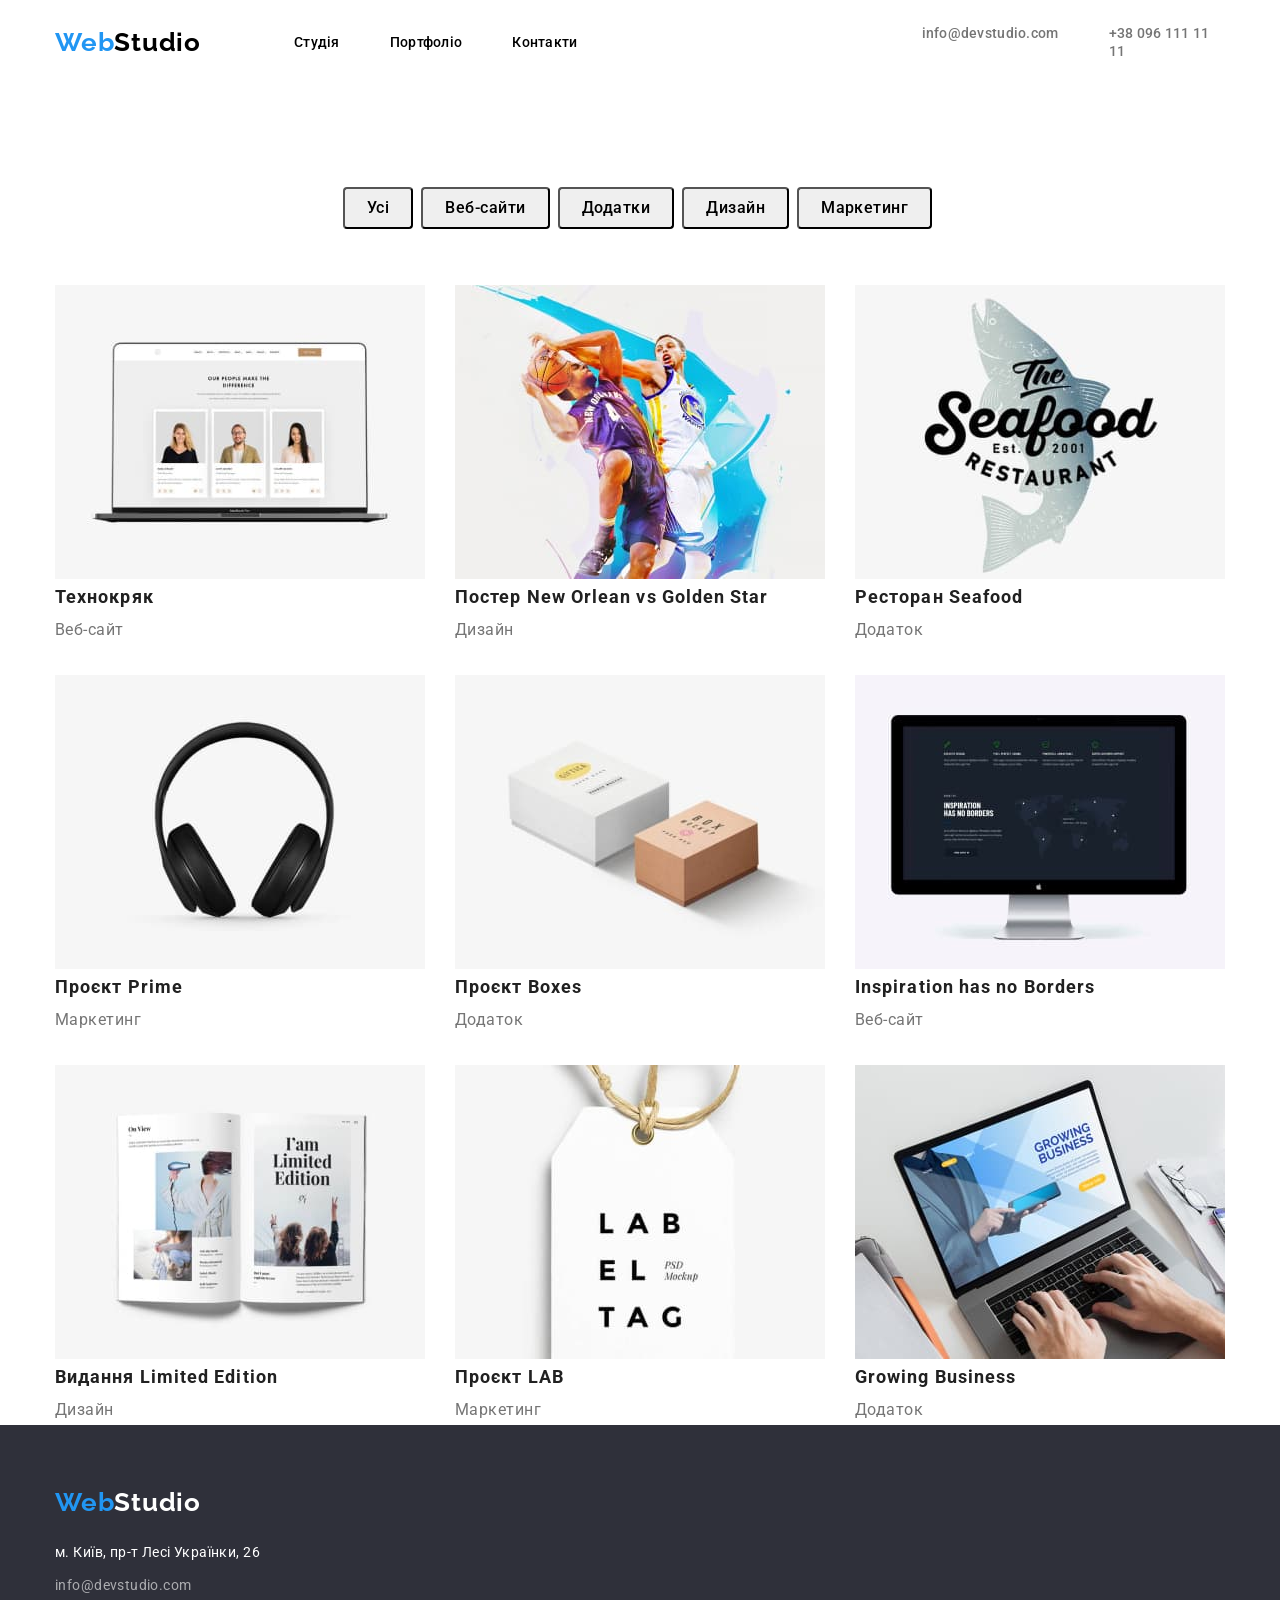
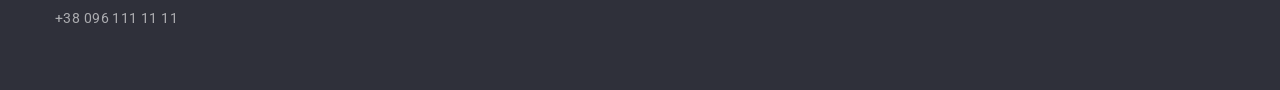
==== pages/portfolio.html @ 685c641c "123" ====
<!DOCTYPE html>
<html lang="en">
<head>
    <meta charset="UTF-8">
    <meta name="viewport" content="width=device-width, initial-scale=1.0">
    <title>Document</title>
    <link rel="preconnect" href="https://fonts.googleapis.com">
<link rel="preconnect" href="https://fonts.gstatic.com" crossorigin>
<link href="https://fonts.googleapis.com/css2?family=Raleway:ital,wght@0,100..900;1,100..900&family=Roboto:ital,wght@0,100;0,300;0,400;0,500;0,700;0,900;1,100;1,300;1,400;1,500;1,700;1,900&display=swap" rel="stylesheet">
<link rel="stylesheet" href="https://cdnjs.cloudflare.com/ajax/libs/modern-normalize/2.0.0/modern-normalize.min.css" integrity="sha512-4xo8blKMVCiXpTaLzQSLSw3KFOVPWhm/TRtuPVc4WG6kUgjH6J03IBuG7JZPkcWMxJ5huwaBpOpnwYElP/m6wg==" crossorigin="anonymous" referrerpolicy="no-referrer" />  
<link rel="stylesheet" href="../css/portfolio.css">
</head>
<body>
  <header class="header">
    <div class="container box">
    <a href="index.html" class="header-logo"><span class="logo-color">Web</span>Studio</a>
  <nav class="header-nav">
    <ul class="nav-list">
    <li class="nav-item"><a href="../index.html" class="nav-lank">Студія</a></li>
    <li class="nav-item"><a href="pages/portfolio.html" class="nav-lank">Портфоліо</a></li>
   <li class="nav-item"><a href="#" class="nav-lank">Контакти</a></li>
  </ul>
  </nav>
    <ul class="header-list">
      <li class="header-item"><a href ="mailto:info@devstudio.com" class="header-link">info@devstudio.com</a></li>
      <li class="header-item"><a href="tel:+380961111111" class="header-link">+38 096 111 11 11</a></li>
    </ul>
  </div>
   </header>
       <main>
        <!-- секция кнопки -->
      <section class="card">
        <div class="container">
      <ul class="btn-list">
        <li class="btn-item"><button type="button" class="btn-btn">Усі</button></li>
        <li class="btn-item"><button type="button" class="btn-btn">Веб-сайти</button></li>
        <li class="btn-item"><button type="button" class="btn-btn">Додатки</button></li>
        <li class="btn-item"><button type="button" class="btn-btn">Дизайн</button></li>
        <li class="btn-item"><button type="button" class="btn-btn">Маркетинг</button></li>
      </ul>
      <ul class="card-list">
        <li class="card-item">
            <img src="../images/laptop.jpg" alt="laptop" class="card-img"/>
            <h2 class="card-title">Технокряк</h2>
            <p class="card-desk">Веб-сайт</p>
        </li>
        <li class="card-item">
            <img src="../images/backetball.jpg" alt="backetball">
            <h2 class="card-title">Постер New Orlean vs Golden Star</h2>
            <p class="card-desk">Дизайн</p>
        </li>
        <li class="card-item">
            <img src="../images/sea.jpg" alt="sea">
            <h2 class="card-title">Ресторан Seafood</h2>
            <p class="card-desk">Додаток</p>
        </li>
        <li class="card-item">
            <img src="../images/earphones.jpg" alt="earphones">
            <h2 class="card-title">Проєкт Prime</h2>
            <p class="card-desk">Маркетинг</p>
        </li>
        <li class="card-item">
            <img src="../images/box.jpg" alt="box">
            <h2 class="card-title">Проєкт Boxes</h2>
            <p class="card-desk">Додаток</p>
        </li>
        <li class="card-item">
            <img src="../images/comp.jpg" alt="comp">
            <h2 class="card-title">Inspiration has no Borders</h2>
            <p class="card-desk">Веб-сайт</p>
        </li>
        <li class="card-item">
            <img src="../images/book.jpg" alt="book">
            <h2 class="card-title">Видання Limited Edition</h2>
            <p class="card-desk">Дизайн</p>
        </li>
        <li class="card-item">
            <img src="../images/label.jpg" alt="label">
            <h2 class="card-title">Проєкт LAB</h2>
            <p class="card-desk">Маркетинг</p>
        </li>
        <li class="card-item">
            <img src="../images/growing.jpg" alt="growing">
            <h2 class="card-title">Growing Business</h2>
            <p class="card-desk">Додаток</p>
        </li>
      </ul>
      </section> 
    </main>
    <footer class="footer">
      <div class="container">
      <a href="./index.html" class="footer-logo"><span class="footer-color">Web</span>Studio</a> 
      <address class="footer-adress"> 
        <a href="https://maps.app.goo.gl/XQ4xPq9R4A69TqVU6" target="_blank" class="adress-link">м. Київ, пр-т Лесі Українки, 26</a> 
        <ul class="footer-list">
          <li class="footer-item">
            <a href="mailto:info@devstudio.com" class="footer-link">info@devstudio.com</a>
          </li>
          <li class="footer-item"><a href="tel:+380961111111" class="footer-link">+38 096 111 11 11</a></li>
        </ul>
      </address>
    </div>
    </footer>
</body>
</html>
---- css/portfolio.css ----
:root {
    --accent-color:#2196F3 ;
    --text-color:#212121;
    --description-color:#757575;
    --main-background-color:#FFF;
    --color-scheme: rgba(255, 255, 255, 0.60);
    --logo-color:#000;
    --footer-bcg:#2F303A;
    --bcgwhite:#F5F4FA;
}

a {
    text-decoration: none;
}

h1,h2,h3,p {
    margin: 0;
    padding: 0;
}

*,
*::after,
*::before {
    box-sizing: border-box;
}

ul {
    list-style: none;
    margin: 0;
    padding: 0;
}



img {
    display: block;
}

body {
    font-family:"Roboto" ;
}

.container {
    width: 1200px;
    margin-left: auto;
    margin-right: auto;
    padding-left: 15px;
    padding-right: 15px;
}

.header-logo {
color:var(--logo-color);
font-family: "Raleway";
font-size: 26px;
font-style: normal;
font-weight: 700;
line-height: normal;
letter-spacing: 0.78px;
}


.header {
    background-color: var(--main-background-color);
}

.header-list {
    display: flex;
    gap: 50px;
}

.box {
    display: flex;
    margin-top: 24px ;
    align-items: center;
}

.nav-list {
    display: flex;
    gap: 50px;
    margin-right: 344px;
    margin-left: 93px;
}


.header-lsit {
    display: flex;
}

.logo-color {
    color:var(--accent-color);
    font-family: "Raleway";
    font-size: 26px;
    font-weight: 700;
    line-height: normal;
    letter-spacing: 0.78px;
}

.nav-lank {
 color: var(--logo-color);
font-size: 14px;
font-weight: 500;
line-height: normal;
letter-spacing: 0.28px;
}

.nav-lank:hover {
color: var(--accent-color);
font-size: 14px;
font-weight: 500;
line-height: normal;
letter-spacing: 0.28px;
}


.header-link {
    color: var(--description-color);
    font-size: 14px;
    font-weight: 500;
    line-height: normal;
    letter-spacing: 0.28px;
}

.header-link:hover {
color: #2196F3;
font-size: 14px;
font-weight: 500;
line-height: normal;
letter-spacing: 0.28px;
}

.btn-list {
    display: flex;
    margin-top: 126px;
    margin-bottom: 56px;
    gap: 8px ;
    margin-left: 288px;
}

.btn-btn:hover {
border-radius: 4px;
background: var(--accent-color);
box-shadow: 0px 3px 1px 0px rgba(0, 0, 0, 0.10), 0px 1px 2px 0px rgba(0, 0, 0, 0.08), 0px 2px 2px 0px rgba(0, 0, 0, 0.12);
}

.btn-btn {
    color: var(--logo-color);
text-align: center;
font-size: 16px;
font-weight: 500;
line-height: 26px;
letter-spacing: 0.48px;
padding:6px 22px ;
border-radius: 4px;
}

.card-list {
    display: flex;
    flex-wrap: wrap;
    gap: 30px;
}

.card-title {
    color: var(--text-color);
    font-size: 18px;
    font-weight: 700;
    line-height: 36px; 
    letter-spacing: 1.08px;
}

.card-desk {
    color:var(--description-color);
font-size: 16px;
font-weight: 400;
line-height: 30px;
letter-spacing: 0.48px;
}

.footer {
    background-color: var(--footer-bcg);
    padding-top: 60px;
    padding-bottom: 60px;
}



.footer-logo {
    color:var(--main-background-color);
    font-family: "Raleway";
    font-size: 26px;
    font-weight: 700;
    line-height: 1.38;
    letter-spacing: 0.78px;
}
.footer-color {
    color: var(--accent-color);
font-family: "Raleway";
font-size: 26px;
font-weight: 700;
line-height: 1.38;
letter-spacing: 0.78px;
}

.footer-adress {
    margin-top: 20px;
    font-style: normal;
}

.footer-list {
    margin-top: 9px;
    display: flex;
    flex-direction: column;
    gap: 9px;
}

.adress-link {
    color:var(--main-background-color);
font-size: 14px;
font-weight: 400;
line-height: 1.71; 
letter-spacing: 0.42px;
}

.footer-link {
    color: var(--color-scheme);
font-size: 14px;
font-weight: 400;
line-height: 1.71; 
letter-spacing: 0.42px;
}
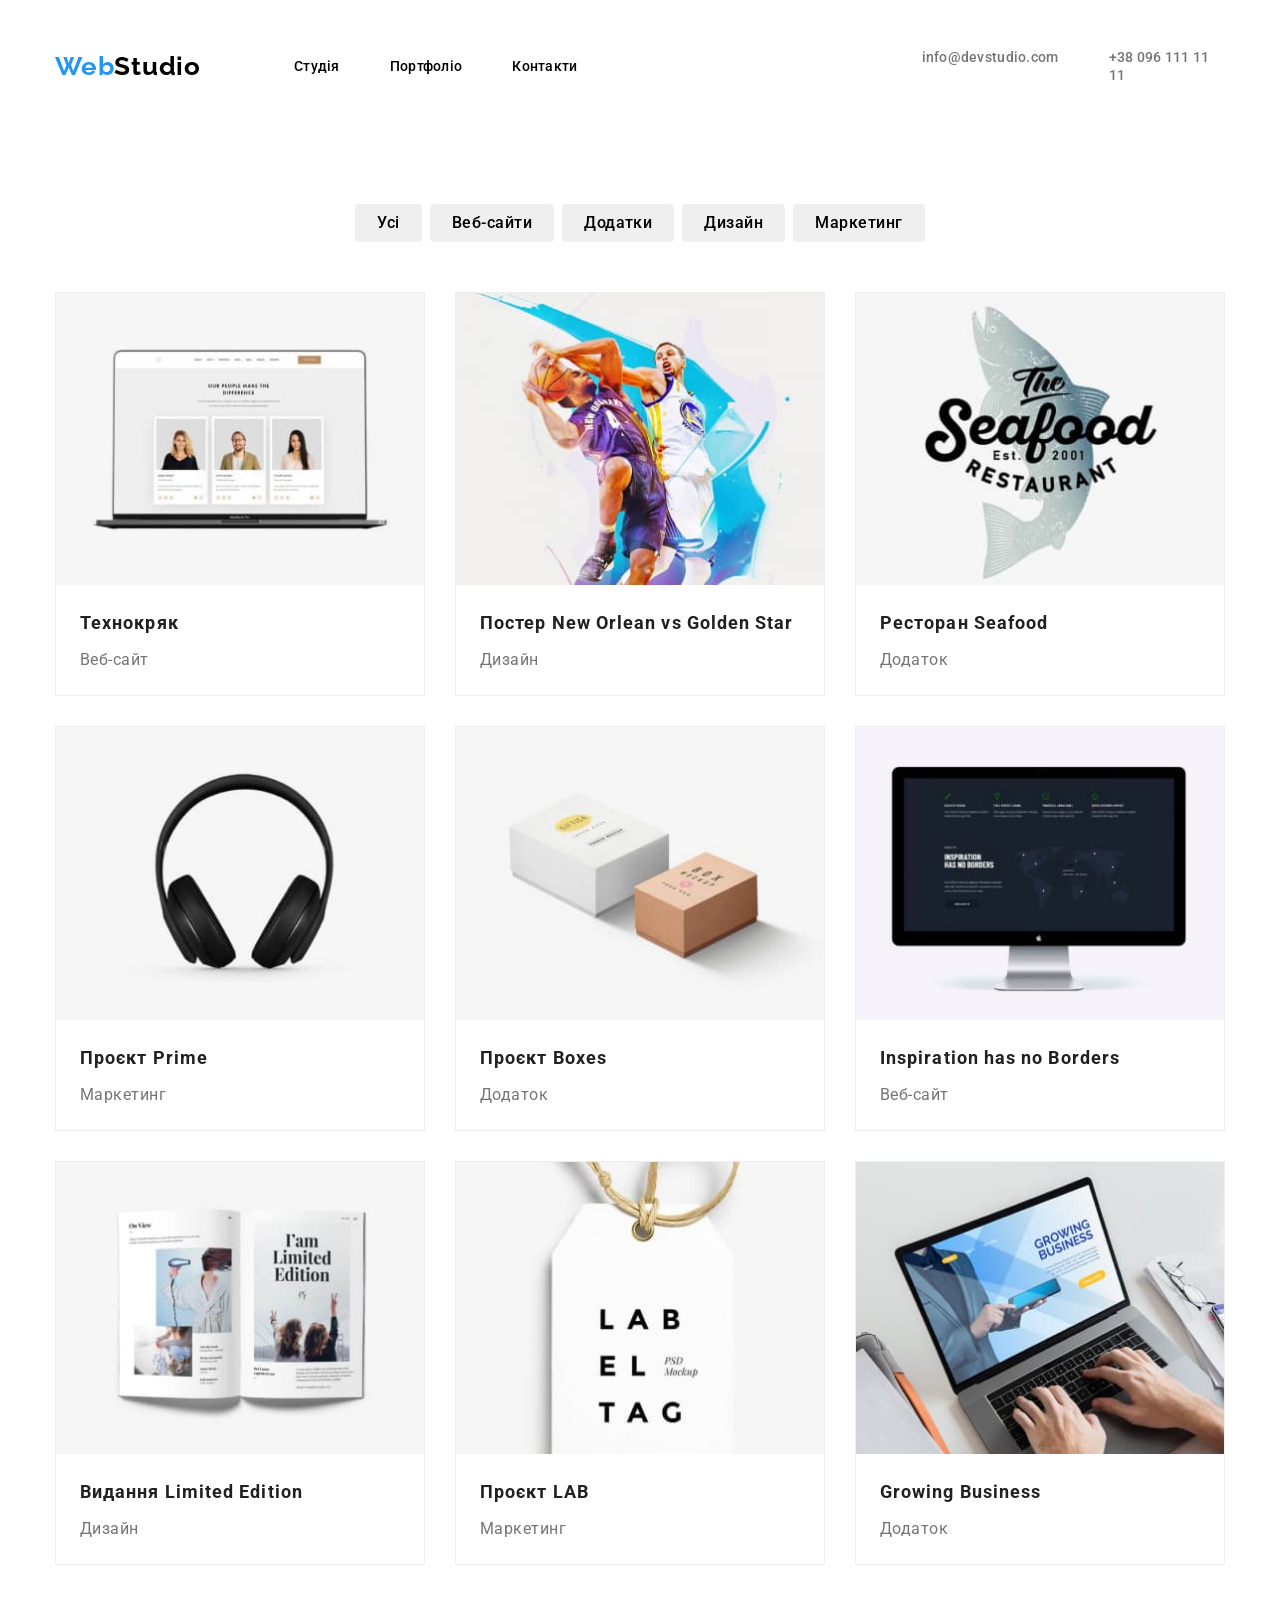
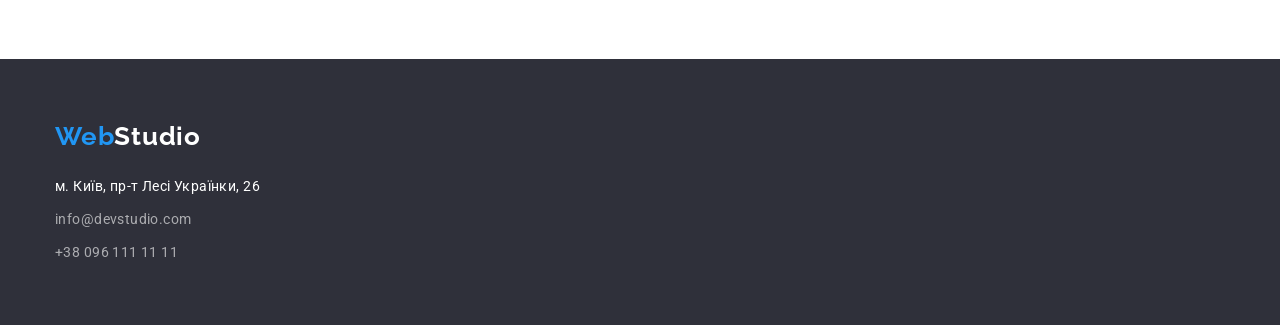
==== commit 4bddf678: "321" ====
--- a/pages/portfolio.html
+++ b/pages/portfolio.html
@@ -7,7 +7,7 @@
     <link rel="preconnect" href="https://fonts.googleapis.com">
 <link rel="preconnect" href="https://fonts.gstatic.com" crossorigin>
 <link href="https://fonts.googleapis.com/css2?family=Raleway:ital,wght@0,100..900;1,100..900&family=Roboto:ital,wght@0,100;0,300;0,400;0,500;0,700;0,900;1,100;1,300;1,400;1,500;1,700;1,900&display=swap" rel="stylesheet">
-<link rel="stylesheet" href="https://cdnjs.cloudflare.com/ajax/libs/modern-normalize/2.0.0/modern-normalize.min.css" integrity="sha512-4xo8blKMVCiXpTaLzQSLSw3KFOVPWhm/TRtuPVc4WG6kUgjH6J03IBuG7JZPkcWMxJ5huwaBpOpnwYElP/m6wg==" crossorigin="anonymous" referrerpolicy="no-referrer" />  
+<link rel="stylesheet" href="https://cdnjs.cloudflare.com/ajax/libs/modern-normalize/2.0.0/modern-normalize.min.css" integrity="sha512-4xo8blKMVCiXpTaLzQSLSw3KFOVPWhm/TRtuPVc4WG6kUgjH6J03IBuG7JZPkcWMxJ5huwaBpOpnwYElP/m6wg==" crossorigin="anonymous" referrerpolicy="no-referrer" />
 <link rel="stylesheet" href="../css/portfolio.css">
 </head>
 <body>
@@ -40,49 +40,67 @@
       </ul>
       <ul class="card-list">
         <li class="card-item">
-            <img src="../images/laptop.jpg" alt="laptop" class="card-img"/>
+            <img class="card-img" src="../images/laptop.jpg" alt="laptop"/>
+            <div class="card-wrap">
             <h2 class="card-title">Технокряк</h2>
             <p class="card-desk">Веб-сайт</p>
+          </div>
         </li>
         <li class="card-item">
-            <img src="../images/backetball.jpg" alt="backetball">
+            <img class="card-img" src="../images/backetball.jpg" alt="backetball">
+            <div class="card-wrap">
             <h2 class="card-title">Постер New Orlean vs Golden Star</h2>
             <p class="card-desk">Дизайн</p>
+          </div>
         </li>
         <li class="card-item">
-            <img src="../images/sea.jpg" alt="sea">
+            <img class="card-img" src="../images/sea.jpg" alt="sea">
+            <div class="card-wrap">
             <h2 class="card-title">Ресторан Seafood</h2>
             <p class="card-desk">Додаток</p>
+          </div>
         </li>
         <li class="card-item">
-            <img src="../images/earphones.jpg" alt="earphones">
+            <img class="card-img" src="../images/earphones.jpg" alt="earphones">
+            <div class="card-wrap">
             <h2 class="card-title">Проєкт Prime</h2>
             <p class="card-desk">Маркетинг</p>
+          </div>
         </li>
         <li class="card-item">
-            <img src="../images/box.jpg" alt="box">
+            <img class="card-img" src="../images/box.jpg" alt="box">
+            <div class="card-wrap">
             <h2 class="card-title">Проєкт Boxes</h2>
             <p class="card-desk">Додаток</p>
+          </div>
         </li>
         <li class="card-item">
-            <img src="../images/comp.jpg" alt="comp">
+            <img class="card-img" src="../images/comp.jpg" alt="comp">
+            <div class="card-wrap">
             <h2 class="card-title">Inspiration has no Borders</h2>
             <p class="card-desk">Веб-сайт</p>
+          </div>
         </li>
         <li class="card-item">
-            <img src="../images/book.jpg" alt="book">
+            <img class="card-img" src="../images/book.jpg" alt="book">
+            <div class="card-wrap">
             <h2 class="card-title">Видання Limited Edition</h2>
             <p class="card-desk">Дизайн</p>
+          </div>
         </li>
         <li class="card-item">
-            <img src="../images/label.jpg" alt="label">
+            <img class="card-img" src="../images/label.jpg" alt="label">
+            <div class="card-wrap">
             <h2 class="card-title">Проєкт LAB</h2>
             <p class="card-desk">Маркетинг</p>
+          </div>
         </li>
         <li class="card-item">
-            <img src="../images/growing.jpg" alt="growing">
+            <img class="card-img" src="../images/growing.jpg" alt="growing">
+            <div class="card-wrap">
             <h2 class="card-title">Growing Business</h2>
             <p class="card-desk">Додаток</p>
+          </div>
         </li>
       </ul>
       </section> 
--- a/css/portfolio.css
+++ b/css/portfolio.css
@@ -61,6 +61,8 @@
 
 .header {
     background-color: var(--main-background-color);
+    padding-top: 24px;
+    padding-bottom: 25px;
 }
 
 .header-list {
@@ -130,10 +132,9 @@
 
 .btn-list {
     display: flex;
-    margin-top: 126px;
-    margin-bottom: 56px;
+    margin-bottom: 50px;
     gap: 8px ;
-    margin-left: 288px;
+    justify-content: center;
 }
 
 .btn-btn:hover {
@@ -151,12 +152,31 @@
 letter-spacing: 0.48px;
 padding:6px 22px ;
 border-radius: 4px;
+border: none;
+}
+
+.card {
+    padding-top: 94px;
+    padding-bottom: 94px;
+}
+
+.card-wrap {
+    padding: 20px 24px;
 }
 
 .card-list {
     display: flex;
     flex-wrap: wrap;
     gap: 30px;
+}
+
+.card-item {
+    flex-basis: calc((100% - 60px) / 3);
+    border: 1px solid #EEE;
+}
+
+.card-img {
+    width: 100%;
 }
 
 .card-title {
@@ -165,6 +185,7 @@
     font-weight: 700;
     line-height: 36px; 
     letter-spacing: 1.08px;
+    margin-bottom: 4px;
 }
 
 .card-desk {
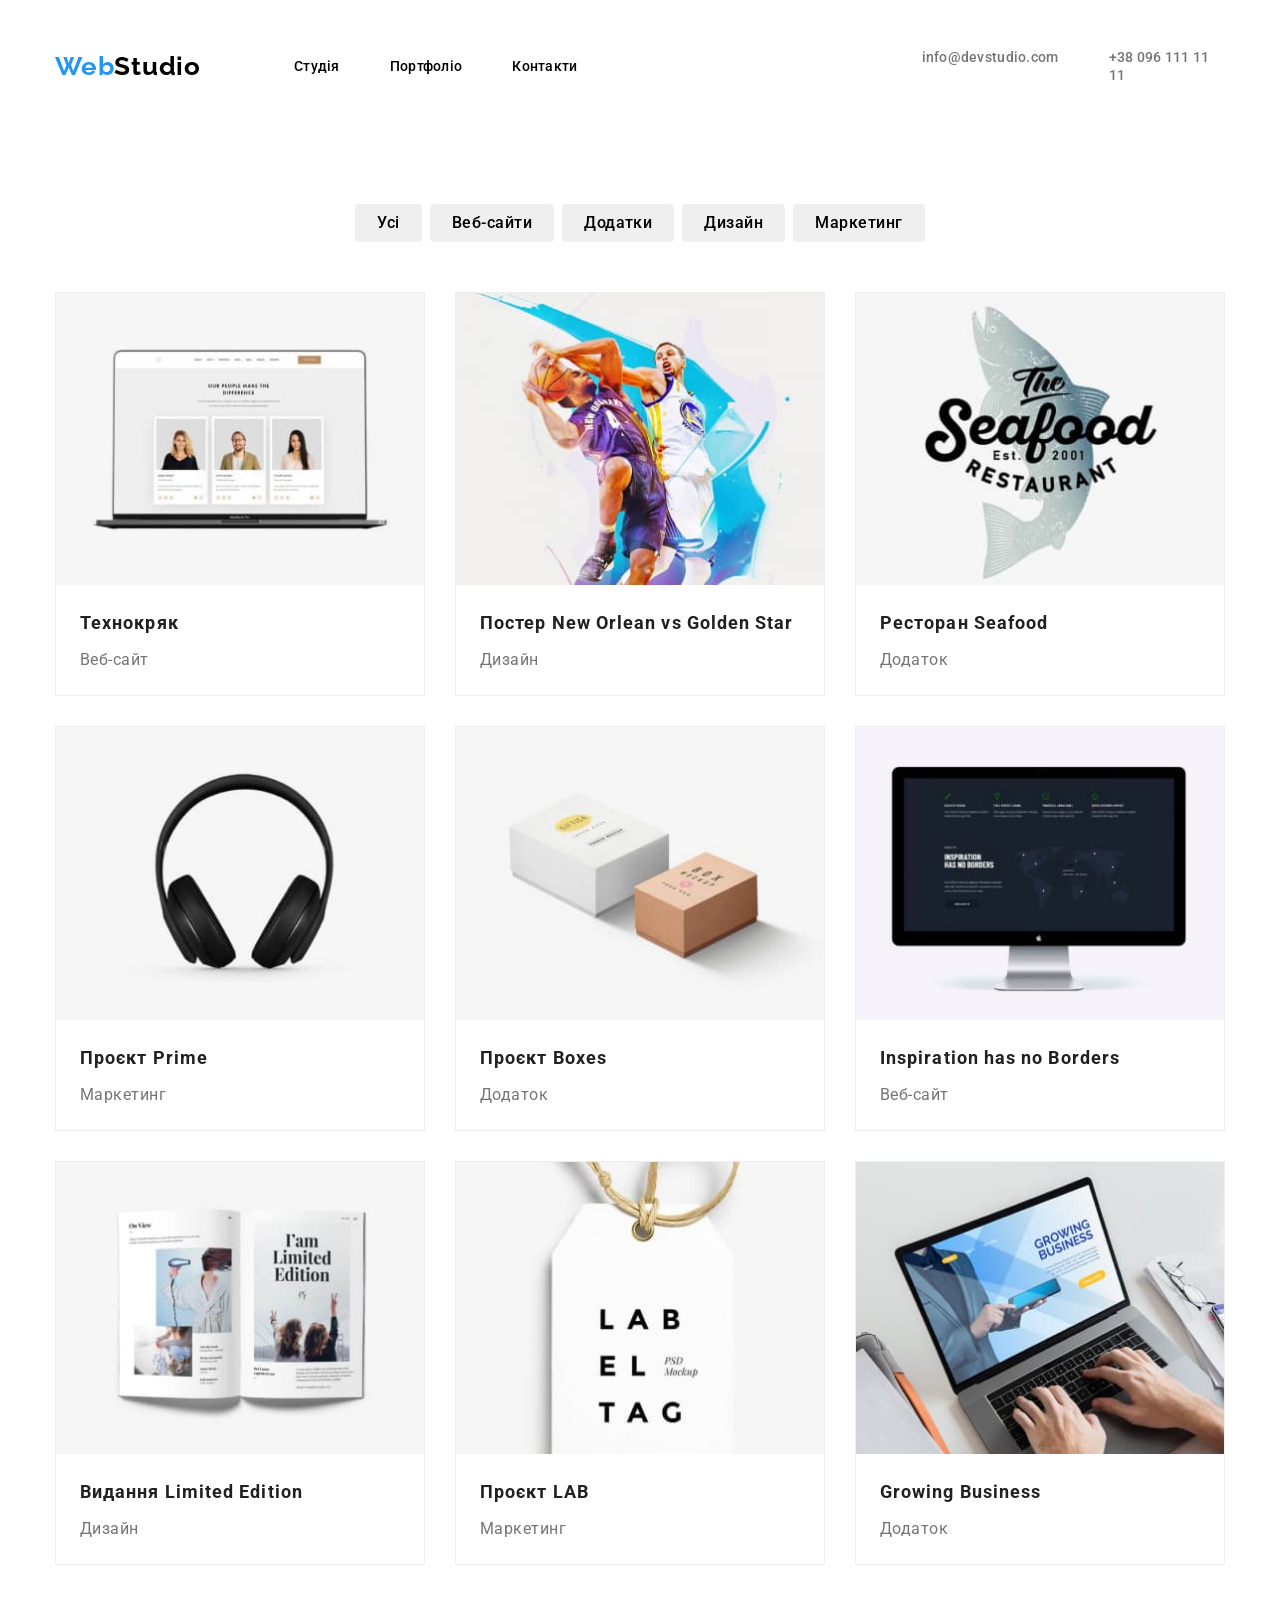
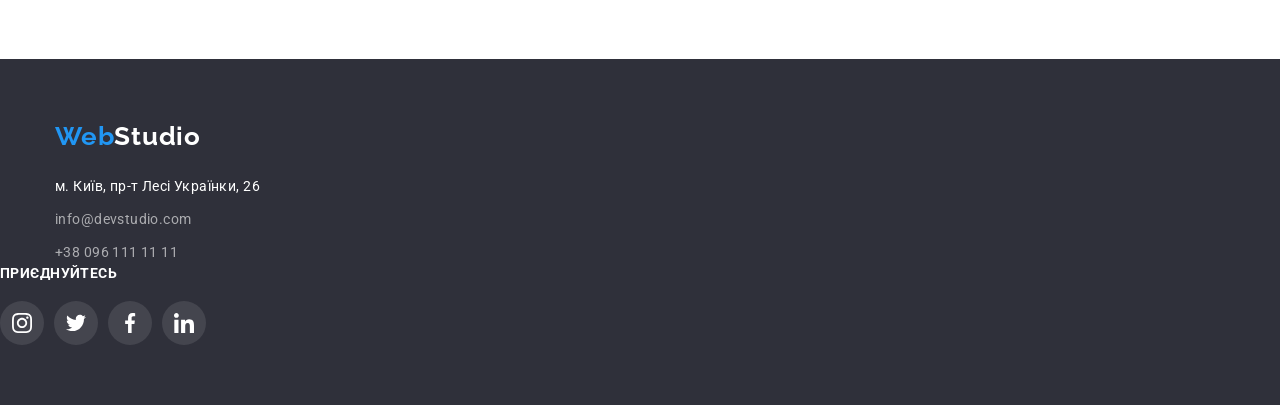
==== commit 8023c254: "321" ====
--- a/pages/portfolio.html
+++ b/pages/portfolio.html
@@ -118,6 +118,16 @@
         </ul>
       </address>
     </div>
+    <div>
+      <h2 class="footer-tittle">приєднуйтесь</h2>
+      <ul class="footer-spes">
+        <li><a href="#" class="footer-li"><svg class="footer-svg"><use href="../images/symbol-defs.svg#icon-instagram"></use></svg></a></li>
+        <li><a href="#" class="footer-li"><svg class="footer-svg"><use href="../images/symbol-defs.svg#icon-twitter"></use></svg></a></li>
+        <li><a href="#" class="footer-li"><svg class="footer-svg"><use href="../images/symbol-defs.svg#icon-facebook"></use></svg></a></li>
+        <li><a href="#" class="footer-li"><svg class="footer-svg"><use href="../images/symbol-defs.svg#icon-insta"></use></svg></a></li>
+      </ul>
+    </div>
+  </div>
     </footer>
 </body>
 </html>
--- a/css/portfolio.css
+++ b/css/portfolio.css
@@ -248,3 +248,43 @@
 line-height: 1.71; 
 letter-spacing: 0.42px;
 }
+
+
+
+
+
+
+.footer-tittle {
+    color: #FFF;
+    font-size: 14px;
+    font-weight: 700;
+    line-height: normal;
+    letter-spacing: 0.42px;
+    text-transform: uppercase;
+    }
+    
+    .footer-spes {
+        display: flex;
+        gap: 10px;
+        margin-top: 20px;
+    }
+    
+    .footer-li {
+        padding: 12px;
+        background-color: rgba(255, 255, 255, 0.10);
+        border-radius: 50%;
+        justify-content: center;
+        display: flex;
+        align-items: center;
+    }
+    
+    .footer-li:hover {
+        background-color: var(--accent-color);
+    }
+    
+    .footer-svg {
+    width: 20px;
+    height: 20px;
+    fill: var(--main-background-color);
+    }
+    
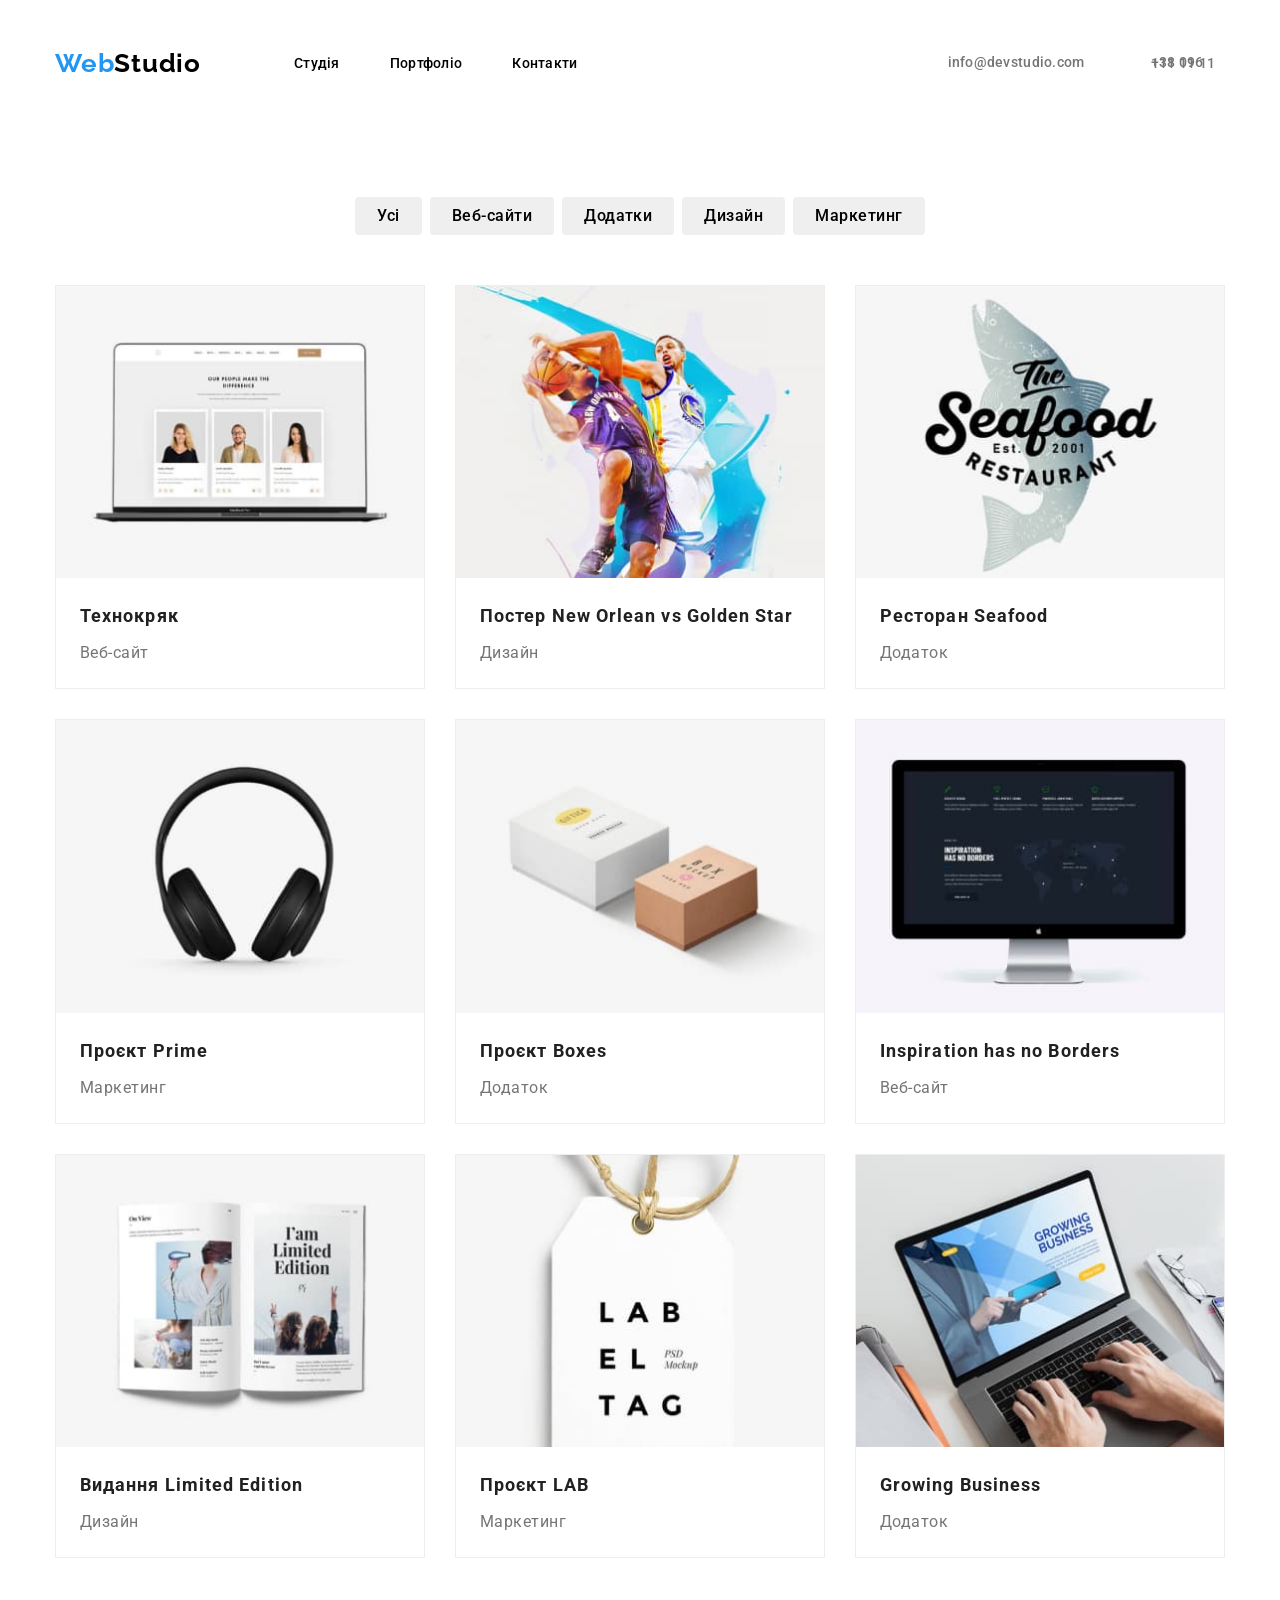
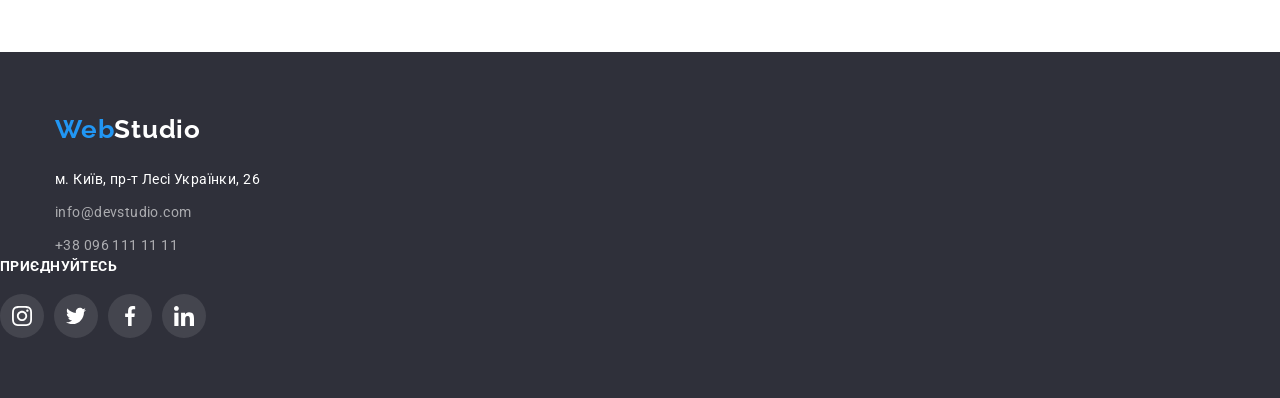
==== commit b2c13c50: "321" ====
--- a/pages/portfolio.html
+++ b/pages/portfolio.html
@@ -21,10 +21,10 @@
    <li class="nav-item"><a href="#" class="nav-lank">Контакти</a></li>
   </ul>
   </nav>
-    <ul class="header-list">
-      <li class="header-item"><a href ="mailto:info@devstudio.com" class="header-link">info@devstudio.com</a></li>
-      <li class="header-item"><a href="tel:+380961111111" class="header-link">+38 096 111 11 11</a></li>
-    </ul>
+  <ul class="header-list">
+    <li class="header-item"><a class="header-link" href ="mailto:info@devstudio.com" target="_blank" ><svg class="header-contact"><use href="./images/symbol-defs.svg#icon-message"></use></svg><span class="header-cont">info@devstudio.com</span></a></li>
+    <li class="header-item"><a class="header-link" href="tel:+380961111111" ><svg class="header-contact"><use href="./images/symbol-defs.svg#icon-smartphone"></use></svg><span class="header-cont">+38 096 111 11 11</span></a></li>
+  </ul>
   </div>
    </header>
        <main>
--- a/css/portfolio.css
+++ b/css/portfolio.css
@@ -65,10 +65,61 @@
     padding-bottom: 25px;
 }
 
+
+
 .header-list {
     display: flex;
     gap: 50px;
-}
+    align-items: center;
+}
+
+.header-link {
+    gap: 10px;
+    display: flex;
+    align-items: center;
+}
+
+.header-link:hover {
+    .header-contact {
+        fill: var(--accent-color);
+    }
+    .header-cont {
+        color: var(--accent-color);
+    }
+}
+
+
+.header-contact {
+    fill: var(--description-color);
+    width: 16px;
+    height: 12px;
+}
+
+.header-item:nth-child(2) .header-contact {
+    width: 10px;
+    height: 16px;
+}
+
+.header-nav {
+    margin-right: auto;
+}
+
+.header-cont {
+color: var(--description-color);
+font-style: 14px;
+font-weight: 500;
+line-height: 1.14px;
+letter-spacing: 0.28px;
+}
+
+.header-cont:hover {
+    fill: #2196F3;
+    
+}
+
+
+
+
 
 .box {
     display: flex;
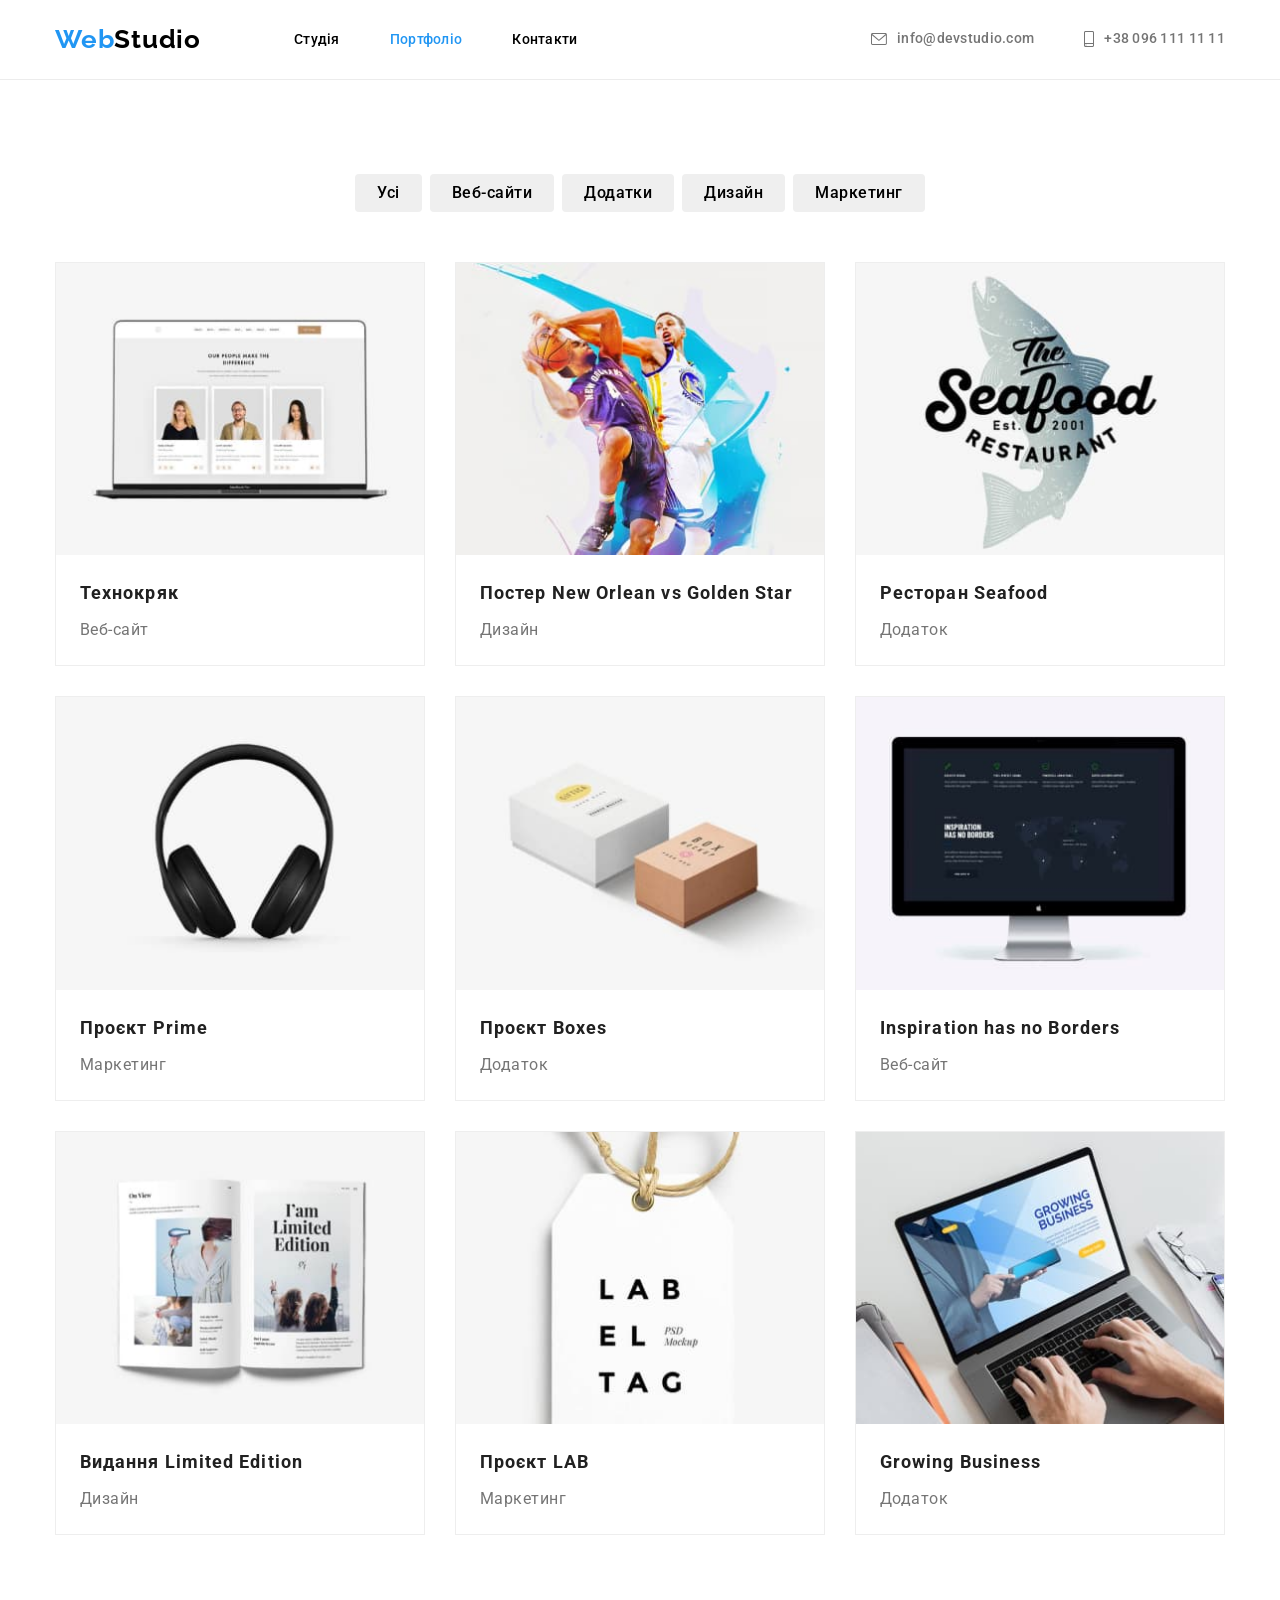
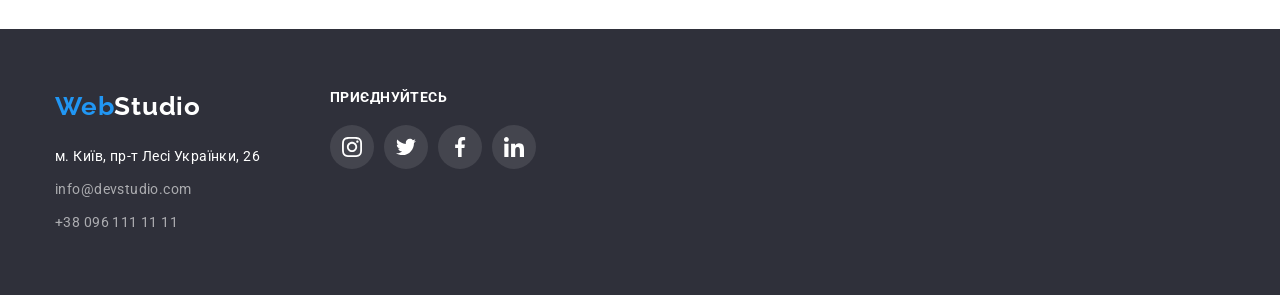
==== commit d7047599: "3112" ====
--- a/pages/portfolio.html
+++ b/pages/portfolio.html
@@ -13,18 +13,18 @@
 <body>
   <header class="header">
     <div class="container box">
-    <a href="index.html" class="header-logo"><span class="logo-color">Web</span>Studio</a>
+    <a href="../index.html" class="header-logo"><span class="logo-color">Web</span>Studio</a>
   <nav class="header-nav">
     <ul class="nav-list">
     <li class="nav-item"><a href="../index.html" class="nav-lank">Студія</a></li>
-    <li class="nav-item"><a href="pages/portfolio.html" class="nav-lank">Портфоліо</a></li>
+    <li class="nav-item"><a href="../pages/portfolio.html" class="nav-lank active">Портфоліо</a></li>
    <li class="nav-item"><a href="#" class="nav-lank">Контакти</a></li>
   </ul>
   </nav>
-  <ul class="header-list">
-    <li class="header-item"><a class="header-link" href ="mailto:info@devstudio.com" target="_blank" ><svg class="header-contact"><use href="./images/symbol-defs.svg#icon-message"></use></svg><span class="header-cont">info@devstudio.com</span></a></li>
-    <li class="header-item"><a class="header-link" href="tel:+380961111111" ><svg class="header-contact"><use href="./images/symbol-defs.svg#icon-smartphone"></use></svg><span class="header-cont">+38 096 111 11 11</span></a></li>
-  </ul>
+    <ul class="header-list">
+      <li class="header-item"><a class="header-link" href ="mailto:info@devstudio.com" target="_blank" ><svg class="header-contact"><use href="../images/symbol-defs.svg#icon-message"></use></svg><span class="header-cont">info@devstudio.com</span></a></li>
+      <li class="header-item"><a class="header-link" href="tel:+380961111111" ><svg class="header-contact"><use href="../images/symbol-defs.svg#icon-smartphone"></use></svg><span class="header-cont">+38 096 111 11 11</span></a></li>
+    </ul>
   </div>
    </header>
        <main>
@@ -106,8 +106,9 @@
       </section> 
     </main>
     <footer class="footer">
-      <div class="container">
-      <a href="./index.html" class="footer-logo"><span class="footer-color">Web</span>Studio</a> 
+      <div class="container footer-box">
+        <div>
+      <a href="../index.html" class="footer-logo"><span class="footer-color">Web</span>Studio</a> 
       <address class="footer-adress"> 
         <a href="https://maps.app.goo.gl/XQ4xPq9R4A69TqVU6" target="_blank" class="adress-link">м. Київ, пр-т Лесі Українки, 26</a> 
         <ul class="footer-list">
@@ -117,17 +118,17 @@
           <li class="footer-item"><a href="tel:+380961111111" class="footer-link">+38 096 111 11 11</a></li>
         </ul>
       </address>
+      </div>
+      <div>
+        <h2 class="footer-tittle">приєднуйтесь</h2>
+        <ul class="footer-spes">
+          <li><a href="#" class="footer-li"><svg class="footer-svg"><use href="../images/symbol-defs.svg#icon-instagram"></use></svg></a></li>
+          <li><a href="#" class="footer-li"><svg class="footer-svg"><use href="../images/symbol-defs.svg#icon-twitter"></use></svg></a></li>
+          <li><a href="#" class="footer-li"><svg class="footer-svg"><use href="../images/symbol-defs.svg#icon-facebook"></use></svg></a></li>
+          <li><a href="#" class="footer-li"><svg class="footer-svg"><use href="../images/symbol-defs.svg#icon-insta"></use></svg></a></li>
+        </ul>
+      </div>
     </div>
-    <div>
-      <h2 class="footer-tittle">приєднуйтесь</h2>
-      <ul class="footer-spes">
-        <li><a href="#" class="footer-li"><svg class="footer-svg"><use href="../images/symbol-defs.svg#icon-instagram"></use></svg></a></li>
-        <li><a href="#" class="footer-li"><svg class="footer-svg"><use href="../images/symbol-defs.svg#icon-twitter"></use></svg></a></li>
-        <li><a href="#" class="footer-li"><svg class="footer-svg"><use href="../images/symbol-defs.svg#icon-facebook"></use></svg></a></li>
-        <li><a href="#" class="footer-li"><svg class="footer-svg"><use href="../images/symbol-defs.svg#icon-insta"></use></svg></a></li>
-      </ul>
-    </div>
-  </div>
     </footer>
 </body>
 </html>
--- a/css/portfolio.css
+++ b/css/portfolio.css
@@ -7,6 +7,7 @@
     --logo-color:#000;
     --footer-bcg:#2F303A;
     --bcgwhite:#F5F4FA;
+    --border-header:#ECECEC;
 }
 
 a {
@@ -63,6 +64,7 @@
     background-color: var(--main-background-color);
     padding-top: 24px;
     padding-bottom: 25px;
+    border-bottom:1px solid var(--border-header);
 }
 
 
@@ -123,14 +125,12 @@
 
 .box {
     display: flex;
-    margin-top: 24px ;
     align-items: center;
 }
 
 .nav-list {
     display: flex;
     gap: 50px;
-    margin-right: 344px;
     margin-left: 93px;
 }
 
@@ -156,6 +156,11 @@
 letter-spacing: 0.28px;
 }
 
+.active {
+    color: var(--accent-color);
+}
+
+
 .nav-lank:hover {
 color: var(--accent-color);
 font-size: 14px;
@@ -192,6 +197,7 @@
 border-radius: 4px;
 background: var(--accent-color);
 box-shadow: 0px 3px 1px 0px rgba(0, 0, 0, 0.10), 0px 1px 2px 0px rgba(0, 0, 0, 0.08), 0px 2px 2px 0px rgba(0, 0, 0, 0.12);
+color: var(--main-background-color);
 }
 
 .btn-btn {
@@ -253,7 +259,12 @@
     padding-bottom: 60px;
 }
 
-
+.footer-list {
+    margin-top: 9px;
+    display: flex;
+    flex-direction: column;
+    gap: 9px;
+}
 
 .footer-logo {
     color:var(--main-background-color);
@@ -277,32 +288,27 @@
     font-style: normal;
 }
 
-.footer-list {
-    margin-top: 9px;
-    display: flex;
-    flex-direction: column;
-    gap: 9px;
-}
-
 .adress-link {
     color:var(--main-background-color);
 font-size: 14px;
 font-weight: 400;
-line-height: 1.71; 
+line-height: 1.71; /* 171.429% */
 letter-spacing: 0.42px;
 }
+
 
 .footer-link {
     color: var(--color-scheme);
 font-size: 14px;
 font-weight: 400;
-line-height: 1.71; 
+line-height: 1.71; /* 171.429% */
 letter-spacing: 0.42px;
 }
 
-
-
-
+.footer-box {
+    display: flex;
+    gap: 70px;
+}
 
 
 .footer-tittle {
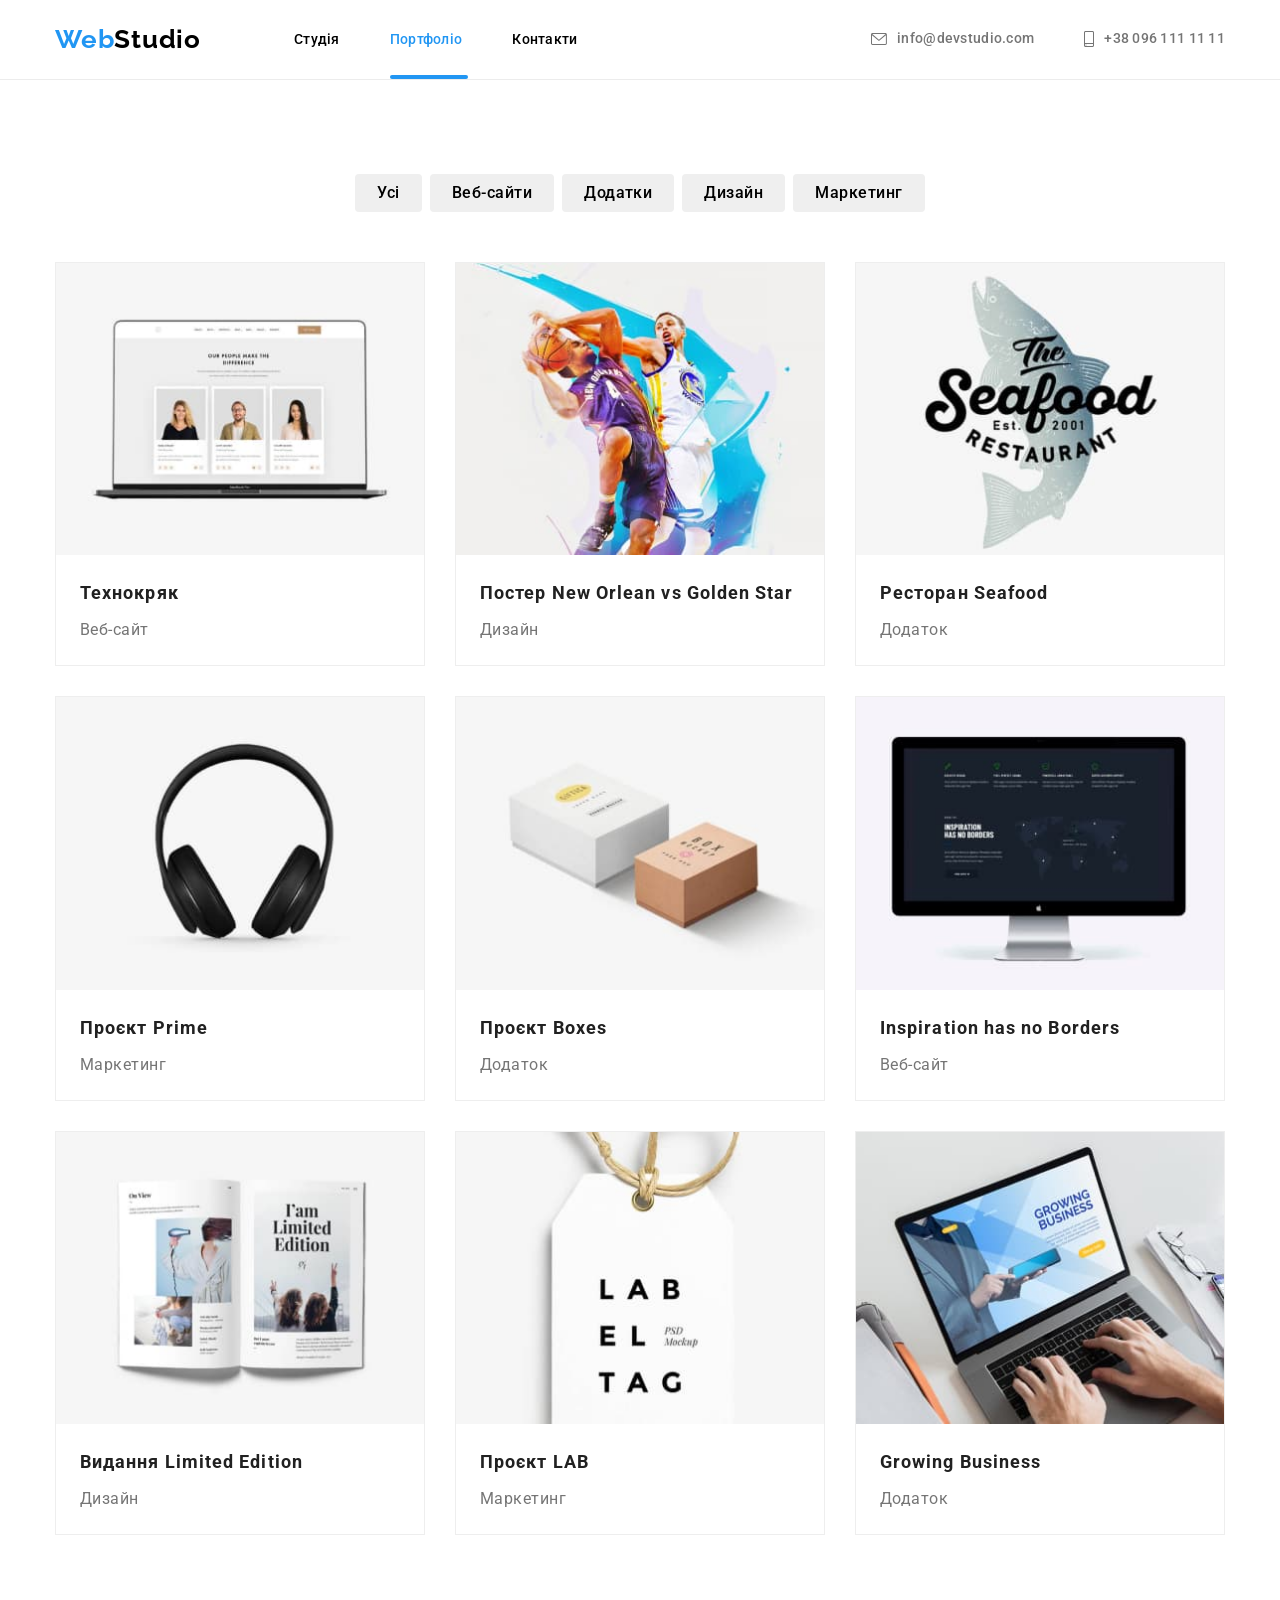
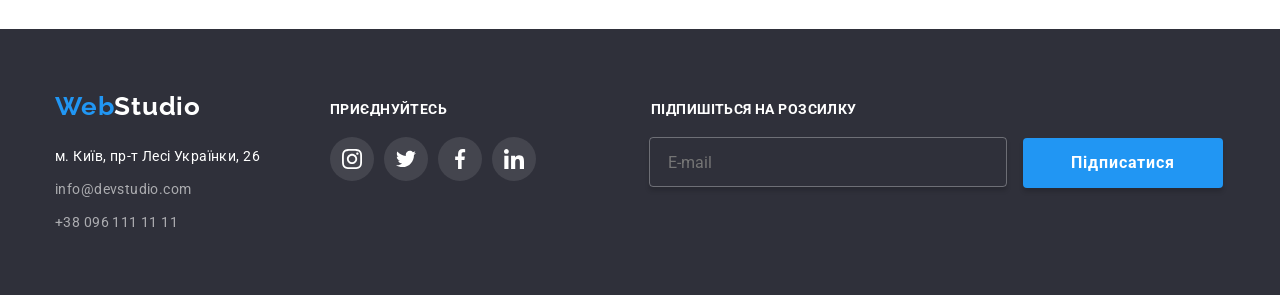
==== commit 3b0a25cc: "322" ====
--- a/pages/portfolio.html
+++ b/pages/portfolio.html
@@ -41,62 +41,89 @@
       <ul class="card-list">
         <li class="card-item">
             <img class="card-img" src="../images/laptop.jpg" alt="laptop"/>
+            <div class="overlay">
+              <p class="over-text">Ресурс пропонує комплексні пропозиції з різним рівнем функціоналу та сервісів. Все це дозволить відвідувачу отримати вичерпні відомості про компанію чи приватну особу.</p>
+            </div>
             <div class="card-wrap">
             <h2 class="card-title">Технокряк</h2>
             <p class="card-desk">Веб-сайт</p>
           </div>
         </li>
         <li class="card-item">
-            <img class="card-img" src="../images/backetball.jpg" alt="backetball">
+            <img class="card-img" src="../images/backetball.jpg" alt="backetball"/>
+            <div class="overlay">
+              <p class="over-text">Ресурс пропонує комплексні пропозиції з різним рівнем функціоналу та сервісів. Все це дозволить відвідувачу отримати вичерпні відомості про компанію чи приватну особу.</p>
+            </div>
             <div class="card-wrap">
             <h2 class="card-title">Постер New Orlean vs Golden Star</h2>
             <p class="card-desk">Дизайн</p>
           </div>
         </li>
         <li class="card-item">
-            <img class="card-img" src="../images/sea.jpg" alt="sea">
+            <img class="card-img" src="../images/sea.jpg" alt="sea"/>
+            <div class="overlay">
+              <p class="over-text">Ресурс пропонує комплексні пропозиції з різним рівнем функціоналу та сервісів. Все це дозволить відвідувачу отримати вичерпні відомості про компанію чи приватну особу.</p>
+            </div>
             <div class="card-wrap">
             <h2 class="card-title">Ресторан Seafood</h2>
             <p class="card-desk">Додаток</p>
           </div>
         </li>
         <li class="card-item">
-            <img class="card-img" src="../images/earphones.jpg" alt="earphones">
+            <img class="card-img" src="../images/earphones.jpg" alt="earphones"/>
+            <div class="overlay">
+              <p class="over-text">Ресурс пропонує комплексні пропозиції з різним рівнем функціоналу та сервісів. Все це дозволить відвідувачу отримати вичерпні відомості про компанію чи приватну особу.</p>
+            </div>
             <div class="card-wrap">
             <h2 class="card-title">Проєкт Prime</h2>
             <p class="card-desk">Маркетинг</p>
           </div>
         </li>
         <li class="card-item">
-            <img class="card-img" src="../images/box.jpg" alt="box">
+            <img class="card-img" src="../images/box.jpg" alt="box"/>
+            <div class="overlay">
+              <p class="over-text">Ресурс пропонує комплексні пропозиції з різним рівнем функціоналу та сервісів. Все це дозволить відвідувачу отримати вичерпні відомості про компанію чи приватну особу.</p>
+            </div>
             <div class="card-wrap">
             <h2 class="card-title">Проєкт Boxes</h2>
             <p class="card-desk">Додаток</p>
           </div>
         </li>
         <li class="card-item">
-            <img class="card-img" src="../images/comp.jpg" alt="comp">
+            <img class="card-img" src="../images/comp.jpg" alt="comp"/>
+            <div class="overlay">
+              <p class="over-text">Ресурс пропонує комплексні пропозиції з різним рівнем функціоналу та сервісів. Все це дозволить відвідувачу отримати вичерпні відомості про компанію чи приватну особу.</p>
+            </div>
             <div class="card-wrap">
             <h2 class="card-title">Inspiration has no Borders</h2>
             <p class="card-desk">Веб-сайт</p>
           </div>
         </li>
         <li class="card-item">
-            <img class="card-img" src="../images/book.jpg" alt="book">
+            <img class="card-img" src="../images/book.jpg" alt="book"/>
+            <div class="overlay">
+              <p class="over-text">Ресурс пропонує комплексні пропозиції з різним рівнем функціоналу та сервісів. Все це дозволить відвідувачу отримати вичерпні відомості про компанію чи приватну особу.</p>
+            </div>
             <div class="card-wrap">
             <h2 class="card-title">Видання Limited Edition</h2>
             <p class="card-desk">Дизайн</p>
           </div>
         </li>
         <li class="card-item">
-            <img class="card-img" src="../images/label.jpg" alt="label">
+            <img class="card-img" src="../images/label.jpg" alt="label"/>
+            <div class="overlay">
+              <p class="over-text">Ресурс пропонує комплексні пропозиції з різним рівнем функціоналу та сервісів. Все це дозволить відвідувачу отримати вичерпні відомості про компанію чи приватну особу.</p>
+            </div>
             <div class="card-wrap">
             <h2 class="card-title">Проєкт LAB</h2>
             <p class="card-desk">Маркетинг</p>
           </div>
         </li>
         <li class="card-item">
-            <img class="card-img" src="../images/growing.jpg" alt="growing">
+            <img class="card-img" src="../images/growing.jpg" alt="growing"/>
+            <div class="overlay">
+              <p class="over-text">Ресурс пропонує комплексні пропозиції з різним рівнем функціоналу та сервісів. Все це дозволить відвідувачу отримати вичерпні відомості про компанію чи приватну особу.</p>
+            </div>
             <div class="card-wrap">
             <h2 class="card-title">Growing Business</h2>
             <p class="card-desk">Додаток</p>
@@ -106,30 +133,36 @@
       </section> 
     </main>
     <footer class="footer">
-      <div class="container footer-box">
-        <div>
-      <a href="../index.html" class="footer-logo"><span class="footer-color">Web</span>Studio</a> 
-      <address class="footer-adress"> 
-        <a href="https://maps.app.goo.gl/XQ4xPq9R4A69TqVU6" target="_blank" class="adress-link">м. Київ, пр-т Лесі Українки, 26</a> 
-        <ul class="footer-list">
-          <li class="footer-item">
-            <a href="mailto:info@devstudio.com" class="footer-link">info@devstudio.com</a>
-          </li>
-          <li class="footer-item"><a href="tel:+380961111111" class="footer-link">+38 096 111 11 11</a></li>
-        </ul>
-      </address>
-      </div>
+    <div class="container footer-box">
       <div>
-        <h2 class="footer-tittle">приєднуйтесь</h2>
-        <ul class="footer-spes">
-          <li><a href="#" class="footer-li"><svg class="footer-svg"><use href="../images/symbol-defs.svg#icon-instagram"></use></svg></a></li>
-          <li><a href="#" class="footer-li"><svg class="footer-svg"><use href="../images/symbol-defs.svg#icon-twitter"></use></svg></a></li>
-          <li><a href="#" class="footer-li"><svg class="footer-svg"><use href="../images/symbol-defs.svg#icon-facebook"></use></svg></a></li>
-          <li><a href="#" class="footer-li"><svg class="footer-svg"><use href="../images/symbol-defs.svg#icon-insta"></use></svg></a></li>
-        </ul>
-      </div>
+    <a href="./index.html" class="footer-logo"><span class="footer-color">Web</span>Studio</a> 
+    <address class="footer-adress"> 
+      <a href="https://maps.app.goo.gl/XQ4xPq9R4A69TqVU6" target="_blank" class="adress-link">м. Київ, пр-т Лесі Українки, 26</a> 
+      <ul class="footer-list">
+        <li class="footer-item">
+          <a href="mailto:info@devstudio.com" class="footer-link">info@devstudio.com</a>
+        </li>
+        <li class="footer-item"><a href="tel:+380961111111" class="footer-link">+38 096 111 11 11</a></li>
+      </ul>
+    </address>
     </div>
-    </footer>
+    <div>
+      <h2 class="footer-tittle">приєднуйтесь</h2>
+      <ul class="footer-spes">
+        <li><a href="#" class="footer-li"><svg class="footer-svg"><use href="../images/symbol-defs.svg#icon-instagram"></use></svg></a></li>
+        <li><a href="#" class="footer-li"><svg class="footer-svg"><use href="../images/symbol-defs.svg#icon-twitter"></use></svg></a></li>
+        <li><a href="#" class="footer-li"><svg class="footer-svg"><use href="../images/symbol-defs.svg#icon-facebook"></use></svg></a></li>
+        <li><a href="#" class="footer-li"><svg class="footer-svg"><use href="../images/symbol-defs.svg#icon-insta"></use></svg></a></li>
+      </ul>
+    </div>
+    <div class="div-box">
+    <h3 class="footer-tittle-form">Підпишіться на розсилку</h3>
+    <input type="email" name="" placeholder="E-mail" class="footer-input">
+    <button type="button" class="footer-vecto">
+      Підписатися</button>
+    </div>
+  </div>
+  </footer>
 </body>
 </html>
 
--- a/css/portfolio.css
+++ b/css/portfolio.css
@@ -160,6 +160,19 @@
     color: var(--accent-color);
 }
 
+.active::after {
+    content: "";
+    display: block; 
+    border-radius: 2px;
+    background: #2196F3;
+    width: 78px;
+    height: 4px;
+    margin-top: 28px;
+    position: absolute;
+    top: 47px;
+    }
+    
+
 
 .nav-lank:hover {
 color: var(--accent-color);
@@ -230,6 +243,7 @@
 .card-item {
     flex-basis: calc((100% - 60px) / 3);
     border: 1px solid #EEE;
+    position: relative;
 }
 
 .card-img {
@@ -253,6 +267,48 @@
 letter-spacing: 0.48px;
 }
 
+.overlay {
+    position: absolute;
+    top: 0;
+    left: 0;
+    width: 370px;
+    height: 294px;
+    padding: 63px 24px;
+    transition-property: background-color;
+      transition-duration: 250ms;
+      transition-timing-function: cubic-bezier(0.4, 0, 0.2, 1);
+      transition-delay: 0;
+    background: rgba(33, 150, 243, 0.90);
+    opacity: 0;
+    }
+    
+    .card-item:hover,
+    .card-item:focus {
+      box-shadow: 0px 1px 1px 0px rgba(0, 0, 0, 0.12),
+        0px 4px 4px 0px rgba(0, 0, 0, 0.06), 1px 4px 6px 0px rgba(0, 0, 0, 0.16);
+        transition-property: box-shadow ;
+      transition-duration: 250ms;
+      transition-timing-function: cubic-bezier(0.4, 0, 0.2, 1);
+      transition-delay: 0;
+        .overlay {
+          opacity: 1;
+        }
+    }
+
+
+    .over-text {
+      color: var(--main-background-color);
+    font-size: 18px;
+    font-weight: 400;
+    line-height: 1.5;
+    letter-spacing: 0.54px;
+    width: 322px;
+    transition-property: color ;
+      transition-duration: 250ms;
+      transition-timing-function: cubic-bezier(0.4, 0, 0.2, 1);
+      transition-delay: 0;
+    }
+
 .footer {
     background-color: var(--footer-bcg);
     padding-top: 60px;
@@ -318,6 +374,7 @@
     line-height: normal;
     letter-spacing: 0.42px;
     text-transform: uppercase;
+    margin-top: 12px;
     }
     
     .footer-spes {
@@ -344,4 +401,49 @@
     height: 20px;
     fill: var(--main-background-color);
     }
+
+    .footer-input {
+        width: 358px;
+        height: 50px;
+        background: #2F303A;
+        border-radius: 4px;
+border: 1px solid rgba(255, 255, 255, 0.30);
+background: rgba(33, 150, 243, 0.00);
+box-shadow: 0px 4px 4px 0px rgba(0, 0, 0, 0.15);
+margin-top: 20px;
+margin-right: 12px;
+margin-left: 43px;
+padding-left: 18px;
+    }
+
+    .footer-tittle-form {
+color: #FFF;
+font-size: 14px;
+font-weight: 700;
+line-height: normal;
+letter-spacing: 0.42px;
+text-transform: uppercase;
+margin-left: 45px;
+margin-top: 12px;
+    }
+
+    .footer-vecto {
+color: #FFF;
+text-align: center;
+font-size: 16px;
+font-weight: 700;
+line-height: 30px;
+letter-spacing: 0.96px;
+background-color: var(--accent-color);
+width: 200px;
+height: 50px;
+border: none;
+border-radius: 4px;
+box-shadow: 0px 4px 4px 0px rgba(0, 0, 0, 0.15);
+
+    }
+
+    .div-box {
+        display: block;
+    }
     
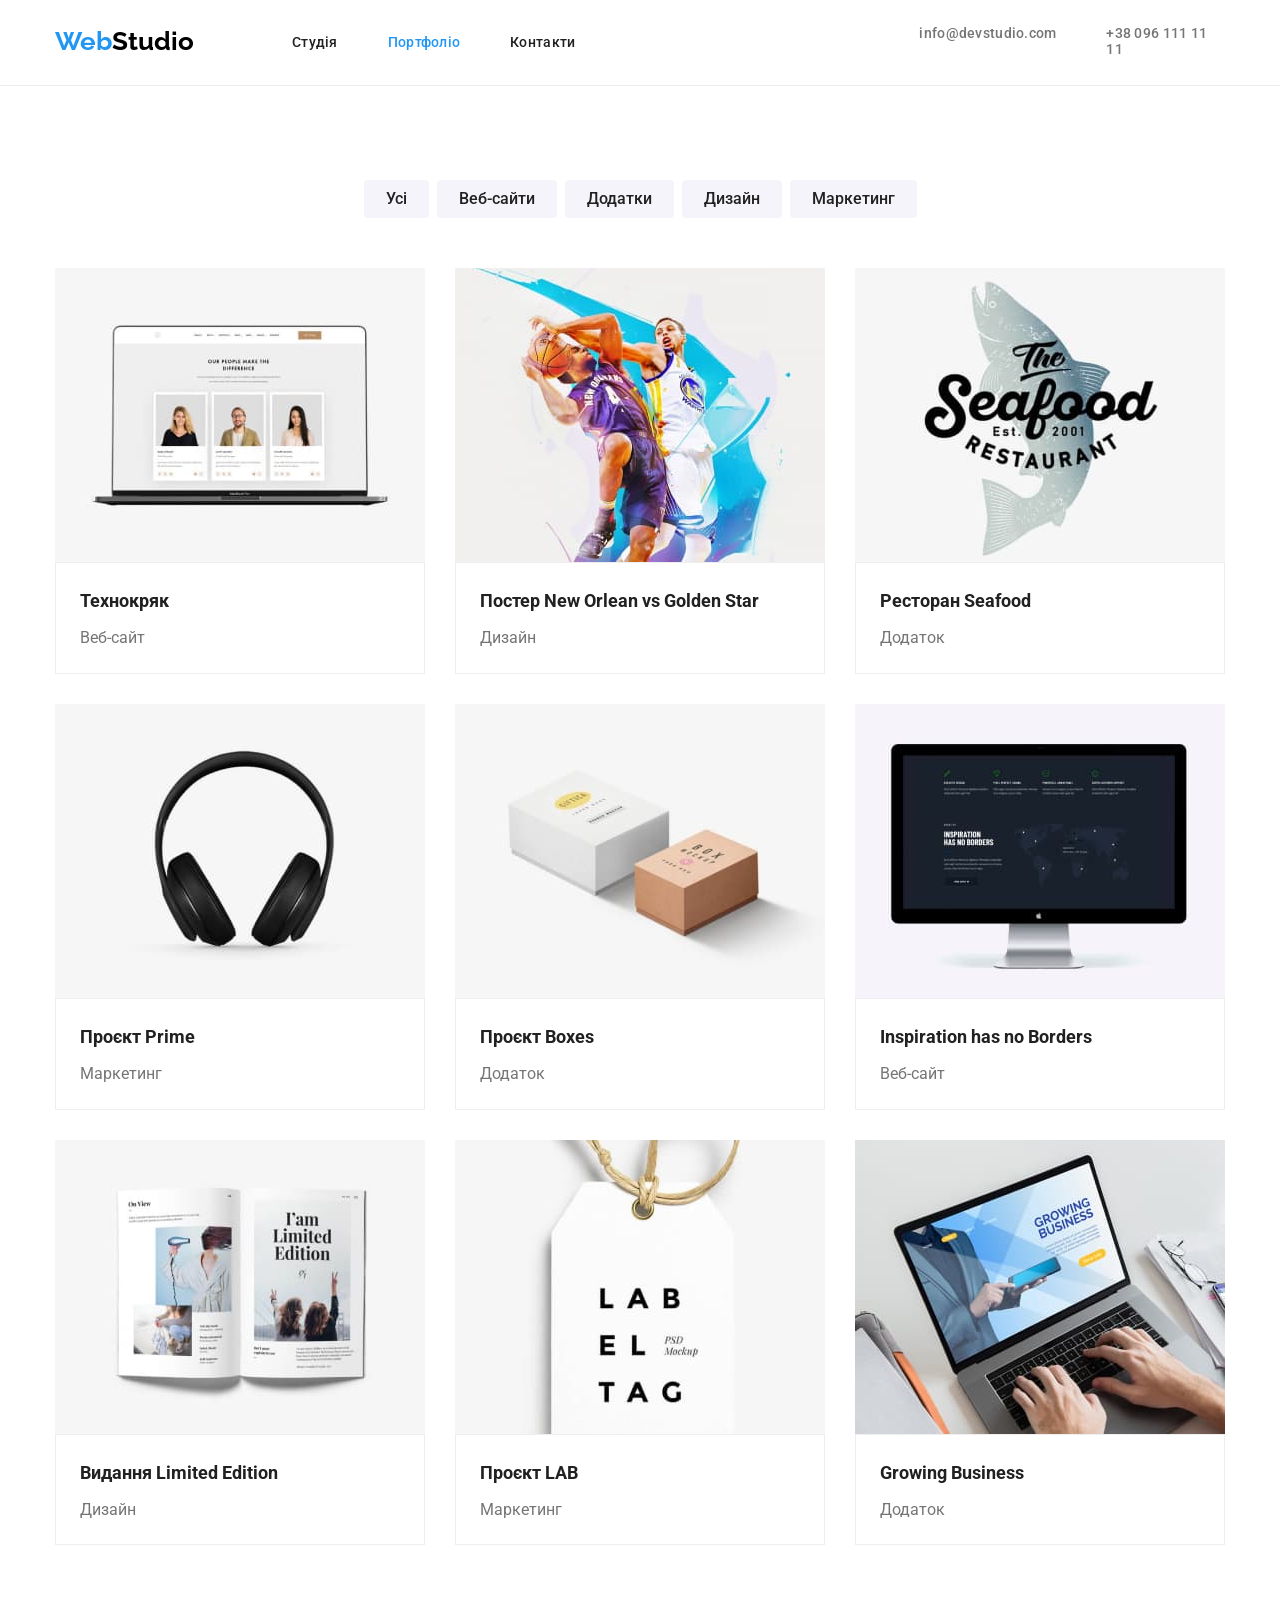
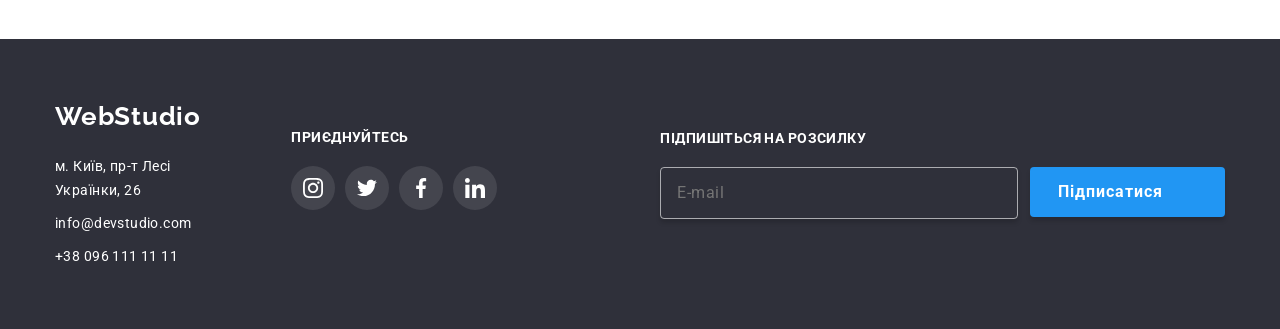
==== commit d4779ae6: "312 2312" ====
--- a/pages/portfolio.html
+++ b/pages/portfolio.html
@@ -1,168 +1,299 @@
 <!DOCTYPE html>
 <html lang="en">
-<head>
-    <meta charset="UTF-8">
-    <meta name="viewport" content="width=device-width, initial-scale=1.0">
-    <title>Document</title>
-    <link rel="preconnect" href="https://fonts.googleapis.com">
-<link rel="preconnect" href="https://fonts.gstatic.com" crossorigin>
-<link href="https://fonts.googleapis.com/css2?family=Raleway:ital,wght@0,100..900;1,100..900&family=Roboto:ital,wght@0,100;0,300;0,400;0,500;0,700;0,900;1,100;1,300;1,400;1,500;1,700;1,900&display=swap" rel="stylesheet">
-<link rel="stylesheet" href="https://cdnjs.cloudflare.com/ajax/libs/modern-normalize/2.0.0/modern-normalize.min.css" integrity="sha512-4xo8blKMVCiXpTaLzQSLSw3KFOVPWhm/TRtuPVc4WG6kUgjH6J03IBuG7JZPkcWMxJ5huwaBpOpnwYElP/m6wg==" crossorigin="anonymous" referrerpolicy="no-referrer" />
-<link rel="stylesheet" href="../css/portfolio.css">
-</head>
-<body>
-  <header class="header">
-    <div class="container box">
-    <a href="../index.html" class="header-logo"><span class="logo-color">Web</span>Studio</a>
-  <nav class="header-nav">
-    <ul class="nav-list">
-    <li class="nav-item"><a href="../index.html" class="nav-lank">Студія</a></li>
-    <li class="nav-item"><a href="../pages/portfolio.html" class="nav-lank active">Портфоліо</a></li>
-   <li class="nav-item"><a href="#" class="nav-lank">Контакти</a></li>
-  </ul>
-  </nav>
-    <ul class="header-list">
-      <li class="header-item"><a class="header-link" href ="mailto:info@devstudio.com" target="_blank" ><svg class="header-contact"><use href="../images/symbol-defs.svg#icon-message"></use></svg><span class="header-cont">info@devstudio.com</span></a></li>
-      <li class="header-item"><a class="header-link" href="tel:+380961111111" ><svg class="header-contact"><use href="../images/symbol-defs.svg#icon-smartphone"></use></svg><span class="header-cont">+38 096 111 11 11</span></a></li>
-    </ul>
-  </div>
-   </header>
-       <main>
-        <!-- секция кнопки -->
-      <section class="card">
-        <div class="container">
-      <ul class="btn-list">
-        <li class="btn-item"><button type="button" class="btn-btn">Усі</button></li>
-        <li class="btn-item"><button type="button" class="btn-btn">Веб-сайти</button></li>
-        <li class="btn-item"><button type="button" class="btn-btn">Додатки</button></li>
-        <li class="btn-item"><button type="button" class="btn-btn">Дизайн</button></li>
-        <li class="btn-item"><button type="button" class="btn-btn">Маркетинг</button></li>
-      </ul>
-      <ul class="card-list">
-        <li class="card-item">
-            <img class="card-img" src="../images/laptop.jpg" alt="laptop"/>
+  <head>
+    <meta charset="UTF-8" />
+    <meta name="viewport" content="width=device-width, initial-scale=1.0" />
+    <title>WebStudio</title>
+    <link rel="preconnect" href="https://fonts.googleapis.com" />
+    <link rel="preconnect" href="https://fonts.gstatic.com" crossorigin />
+    <link
+    href="https://fonts.googleapis.com/css2?family=Raleway:ital,wght@0,100..900;1,100..900&family=Roboto:ital,wght@0,100;0,300;0,400;0,500;0,700;0,900;1,100;1,300;1,400;1,500;1,700;1,900&display=swap"
+    rel="stylesheet"
+    />
+    <link rel="stylesheet" href="https://cdnjs.cloudflare.com/ajax/libs/modern-normalize/2.0.0/modern-normalize.min.css" integrity="sha512-4xo8blKMVCiXpTaLzQSLSw3KFOVPWhm/TRtuPVc4WG6kUgjH6J03IBuG7JZPkcWMxJ5huwaBpOpnwYElP/m6wg==" crossorigin="anonymous" referrerpolicy="no-referrer" />
+    <link rel="stylesheet" href="../style/main.min.css" />
+  </head>
+  <body>
+       <header class="header">
+      <div class="container box">
+        <a class="header__logo" href="/index.html"
+          ><span class="header__web">Web</span>Studio</a
+        >
+        <nav class="header__nav">
+          <ul class="nav__list">
+            <li class="nav__item">
+              <a class="nav__link" href="/index.html">Студія</a>
+            </li>
+            <li class="nav__item">
+              <a class="nav__link current" href="/pages/portfolio.html">Портфоліо</a>
+            </li>
+            <li class="nav__item">
+              <a class="nav__link" href="#">Контакти</a>
+            </li>
+          </ul>
+        </nav>
+        <ul class="header__list">
+          <li class="header__item">
+            <a class="header__link" href="mailto:info@devstudio.com">
+              <svg class="header__icon head__svg">
+                <use href="./images/symbol-defs.svg#icon-email"></use>
+              </svg>
+              <span class="header__span">info@devstudio.com</span></a
+            >
+          </li>
+          <li class="header__item">
+            <a class="header__link" href="tel:+380961111111"
+              ><svg class="header__icon">
+                <use href="./images/symbol-defs.svg#icon-phone"></use>
+              </svg>
+              <span class="header__span"> +38 096 111 11 11</span></a
+            >
+          </li>
+        </ul>
+      </div>
+    </header>
+  <main class="main">
+    <!-- Секція фото -->
+    <section class="photo">
+      <div class="container">
+        <ul class="photo__leest">
+          <li class="phooto__link">
+            <button type="button" class="photo__btn">Усі</button>
+          </li>
+          <li class="phooto__link">
+            <button type="button" class="photo__btn">Веб-сайти</button>
+          </li>
+          <li class="phooto__link">
+            <button type="button" class="photo__btn">Додатки</button>
+          </li>
+          <li class="phooto__link">
+            <button type="button" class="photo__btn">Дизайн</button>
+          </li>
+          <li class="phooto__link">
+            <button type="button" class="photo__btn">Маркетинг</button>
+          </li>
+        </ul>
+        <ul class="photo__list">
+          <li class="photo__link">
+            <div class="photo__bax">
+            <img src="../images/laptop.jpg" alt="Ноутбук" class="photo__img" />
             <div class="overlay">
-              <p class="over-text">Ресурс пропонує комплексні пропозиції з різним рівнем функціоналу та сервісів. Все це дозволить відвідувачу отримати вичерпні відомості про компанію чи приватну особу.</p>
-            </div>
-            <div class="card-wrap">
-            <h2 class="card-title">Технокряк</h2>
-            <p class="card-desk">Веб-сайт</p>
-          </div>
-        </li>
-        <li class="card-item">
-            <img class="card-img" src="../images/backetball.jpg" alt="backetball"/>
-            <div class="overlay">
-              <p class="over-text">Ресурс пропонує комплексні пропозиції з різним рівнем функціоналу та сервісів. Все це дозволить відвідувачу отримати вичерпні відомості про компанію чи приватну особу.</p>
-            </div>
-            <div class="card-wrap">
-            <h2 class="card-title">Постер New Orlean vs Golden Star</h2>
-            <p class="card-desk">Дизайн</p>
-          </div>
-        </li>
-        <li class="card-item">
-            <img class="card-img" src="../images/sea.jpg" alt="sea"/>
-            <div class="overlay">
-              <p class="over-text">Ресурс пропонує комплексні пропозиції з різним рівнем функціоналу та сервісів. Все це дозволить відвідувачу отримати вичерпні відомості про компанію чи приватну особу.</p>
-            </div>
-            <div class="card-wrap">
-            <h2 class="card-title">Ресторан Seafood</h2>
-            <p class="card-desk">Додаток</p>
-          </div>
-        </li>
-        <li class="card-item">
-            <img class="card-img" src="../images/earphones.jpg" alt="earphones"/>
-            <div class="overlay">
-              <p class="over-text">Ресурс пропонує комплексні пропозиції з різним рівнем функціоналу та сервісів. Все це дозволить відвідувачу отримати вичерпні відомості про компанію чи приватну особу.</p>
-            </div>
-            <div class="card-wrap">
-            <h2 class="card-title">Проєкт Prime</h2>
-            <p class="card-desk">Маркетинг</p>
-          </div>
-        </li>
-        <li class="card-item">
-            <img class="card-img" src="../images/box.jpg" alt="box"/>
-            <div class="overlay">
-              <p class="over-text">Ресурс пропонує комплексні пропозиції з різним рівнем функціоналу та сервісів. Все це дозволить відвідувачу отримати вичерпні відомості про компанію чи приватну особу.</p>
-            </div>
-            <div class="card-wrap">
-            <h2 class="card-title">Проєкт Boxes</h2>
-            <p class="card-desk">Додаток</p>
-          </div>
-        </li>
-        <li class="card-item">
-            <img class="card-img" src="../images/comp.jpg" alt="comp"/>
-            <div class="overlay">
-              <p class="over-text">Ресурс пропонує комплексні пропозиції з різним рівнем функціоналу та сервісів. Все це дозволить відвідувачу отримати вичерпні відомості про компанію чи приватну особу.</p>
-            </div>
-            <div class="card-wrap">
-            <h2 class="card-title">Inspiration has no Borders</h2>
-            <p class="card-desk">Веб-сайт</p>
-          </div>
-        </li>
-        <li class="card-item">
-            <img class="card-img" src="../images/book.jpg" alt="book"/>
-            <div class="overlay">
-              <p class="over-text">Ресурс пропонує комплексні пропозиції з різним рівнем функціоналу та сервісів. Все це дозволить відвідувачу отримати вичерпні відомості про компанію чи приватну особу.</p>
-            </div>
-            <div class="card-wrap">
-            <h2 class="card-title">Видання Limited Edition</h2>
-            <p class="card-desk">Дизайн</p>
-          </div>
-        </li>
-        <li class="card-item">
-            <img class="card-img" src="../images/label.jpg" alt="label"/>
-            <div class="overlay">
-              <p class="over-text">Ресурс пропонує комплексні пропозиції з різним рівнем функціоналу та сервісів. Все це дозволить відвідувачу отримати вичерпні відомості про компанію чи приватну особу.</p>
-            </div>
-            <div class="card-wrap">
-            <h2 class="card-title">Проєкт LAB</h2>
-            <p class="card-desk">Маркетинг</p>
-          </div>
-        </li>
-        <li class="card-item">
-            <img class="card-img" src="../images/growing.jpg" alt="growing"/>
-            <div class="overlay">
-              <p class="over-text">Ресурс пропонує комплексні пропозиції з різним рівнем функціоналу та сервісів. Все це дозволить відвідувачу отримати вичерпні відомості про компанію чи приватну особу.</p>
-            </div>
-            <div class="card-wrap">
-            <h2 class="card-title">Growing Business</h2>
-            <p class="card-desk">Додаток</p>
-          </div>
-        </li>
-      </ul>
-      </section> 
+              <p class="over__text">Ресурс пропонує комплексні пропозиції з різним рівнем функціоналу та сервісів. Все це дозволить відвідувачу отримати вичерпні відомості про компанію чи приватну особу.</p>
+            </div>
+            </div>
+            <div class="photo__box">
+            <h2 class="photo__title">Технокряк</h2>
+            <p class="photo__text">Веб-сайт</p>
+            </div>
+          </li>
+          <li class="photo__link">
+            <div class="photo__bax">
+            <img src="../images/backetball.jpg" alt="Баскетбол" class="photo__img" />
+             <div class="overlay">
+              <p class="over__text">Ресурс пропонує комплексні пропозиції з різним рівнем функціоналу та сервісів. Все це дозволить відвідувачу отримати вичерпні відомості про компанію чи приватну особу.</p>
+            </div>
+            </div>
+            <div class="photo__box">
+            <h2 class="photo__title">Постер New Orlean vs Golden Star</h2>
+            <p class="photo__text">Дизайн</p>
+            </div>
+          </li>
+          <li class="photo__link">
+            <div class="photo__bax">
+            <img
+              src="../images/sea.jpg"
+              alt="Логотип Seafood"
+              class="photo__img"
+            />
+             <div class="overlay">
+              <p class="over__text">Ресурс пропонує комплексні пропозиції з різним рівнем функціоналу та сервісів. Все це дозволить відвідувачу отримати вичерпні відомості про компанію чи приватну особу.</p>
+            </div>
+            </div>
+            <div class="photo__box">
+            <h2 class="photo__title">Ресторан Seafood</h2>
+            <p class="photo__text">Додаток</p>
+            </div>
+          </li>
+          <li class="photo__link">
+            <div class="photo__bax">
+            <img
+              src="../images/earphones.jpg"
+              alt="Навушники"
+              class="photo__img"
+            />
+             <div class="overlay">
+              <p class="over__text">Ресурс пропонує комплексні пропозиції з різним рівнем функціоналу та сервісів. Все це дозволить відвідувачу отримати вичерпні відомості про компанію чи приватну особу.</p>
+            </div>
+            </div>
+            <div class="photo__box">
+            <h2 class="photo__title">Проєкт Prime</h2>
+            <p class="photo__text">Маркетинг</p>
+            </div>
+          </li>
+          <li class="photo__link">
+            <div class="photo__bax">
+            <img src="../images/box.jpg" alt="Коробки" class="photo__img" />
+             <div class="overlay">
+              <p class="over__text">Ресурс пропонує комплексні пропозиції з різним рівнем функціоналу та сервісів. Все це дозволить відвідувачу отримати вичерпні відомості про компанію чи приватну особу.</p>
+            </div>
+            </div>
+            <div class="photo__box">
+            <h2 class="photo__title">Проєкт Boxes</h2>
+            <p class="photo__text">Додаток</p>
+            </div>
+          </li>
+          <li class="photo__link">
+            <div class="photo__bax">
+            <img src="../images/comp.jpg" alt="comp" class="photo__img" />
+             <div class="overlay">
+              <p class="over__text">Ресурс пропонує комплексні пропозиції з різним рівнем функціоналу та сервісів. Все це дозволить відвідувачу отримати вичерпні відомості про компанію чи приватну особу.</p>
+            </div>
+            </div>
+            <div class="photo__box">
+            <h2 class="photo__title">Inspiration has no Borders</h2>
+            <p class="photo__text">Веб-сайт</p>
+            </div>
+          </li>
+          <li class="photo__link">
+            <div class="photo__bax">
+            <img
+              src="../images/book.jpg"
+              alt="Книга"
+              class="photo__img"
+            />
+             <div class="overlay">
+              <p class="over__text">Ресурс пропонує комплексні пропозиції з різним рівнем функціоналу та сервісів. Все це дозволить відвідувачу отримати вичерпні відомості про компанію чи приватну особу.</p>
+            </div>
+            </div>
+            <div class="photo__box">
+            <h2 class="photo__title">Видання Limited Edition</h2>
+            <p class="photo__text">Дизайн</p>
+            </div>
+          </li>
+          <li class="photo__link">
+            <div class="photo__bax">
+            <img src="../images/label.jpg" alt="Label tag" class="photo__img" />
+             <div class="overlay">
+              <p class="over__text">Ресурс пропонує комплексні пропозиції з різним рівнем функціоналу та сервісів. Все це дозволить відвідувачу отримати вичерпні відомості про компанію чи приватну особу.</p>
+            </div>
+            </div>
+            <div class="photo__box">
+            <h2 class="photo__title">Проєкт LAB</h2>
+            <p class="photo__text">Маркетинг</p>
+            </div>
+          </li>
+          <li class="photo__link">
+            <div class="photo__bax">
+            <img
+              src="../images/growing.jpg"
+              alt="Друкуваня клавіатурою"
+              class="photo__img"
+            />
+             <div class="overlay">
+              <p class="over__text">Ресурс пропонує комплексні пропозиції з різним рівнем функціоналу та сервісів. Все це дозволить відвідувачу отримати вичерпні відомості про компанію чи приватну особу.</p>
+            </div>
+            </div>
+            <div class="photo__box">
+            <h2 class="photo__title">Growing Business</h2>
+            <p class="photo__text">Додаток</p>
+            </div>
+          </li>
+        </ul>
+        </div>
+      </section>
     </main>
-    <footer class="footer">
-    <div class="container footer-box">
-      <div>
-    <a href="./index.html" class="footer-logo"><span class="footer-color">Web</span>Studio</a> 
-    <address class="footer-adress"> 
-      <a href="https://maps.app.goo.gl/XQ4xPq9R4A69TqVU6" target="_blank" class="adress-link">м. Київ, пр-т Лесі Українки, 26</a> 
-      <ul class="footer-list">
-        <li class="footer-item">
-          <a href="mailto:info@devstudio.com" class="footer-link">info@devstudio.com</a>
-        </li>
-        <li class="footer-item"><a href="tel:+380961111111" class="footer-link">+38 096 111 11 11</a></li>
-      </ul>
-    </address>
-    </div>
-    <div>
-      <h2 class="footer-tittle">приєднуйтесь</h2>
-      <ul class="footer-spes">
-        <li><a href="#" class="footer-li"><svg class="footer-svg"><use href="../images/symbol-defs.svg#icon-instagram"></use></svg></a></li>
-        <li><a href="#" class="footer-li"><svg class="footer-svg"><use href="../images/symbol-defs.svg#icon-twitter"></use></svg></a></li>
-        <li><a href="#" class="footer-li"><svg class="footer-svg"><use href="../images/symbol-defs.svg#icon-facebook"></use></svg></a></li>
-        <li><a href="#" class="footer-li"><svg class="footer-svg"><use href="../images/symbol-defs.svg#icon-insta"></use></svg></a></li>
-      </ul>
-    </div>
-    <div class="div-box">
-    <h3 class="footer-tittle-form">Підпишіться на розсилку</h3>
-    <input type="email" name="" placeholder="E-mail" class="footer-input">
-    <button type="button" class="footer-vecto">
-      Підписатися</button>
-    </div>
-  </div>
-  </footer>
-</body>
-</html>
-
+     <footer class="footer">
+      <div class="container footer__box">
+        <div>
+          <a class="footer__logo" href="/index.html"
+            ><span class="footer__web">Web</span>Studio</a
+          >
+          <address class="footer__adress">
+            <a
+              class="footer__maps"
+              href="https://www.google.com/maps/d/viewer?mid=10uSM3H-mIU3GznYo2szRIEphczw&hl=en_US&ll=50.42732700000001%2C30.538092&z=17"
+              target="_blank"
+              >м. Київ, пр-т Лесі Українки, 26</a
+            >
+            <ul class="footer__list">
+              <li class="footer__link">
+                <a class="footer__item" href="mailto:info@devstudio.com"
+                  >info@devstudio.com</a
+                >
+              </li>
+              <li class="footer__link">
+                <a class="footer__item" href="tel:+380961111111"
+                  >+38 096 111 11 11</a
+                >
+              </li>
+            </ul>
+          </address>
+        </div>
+        <div class="foot">
+          <h2 class="foot__title">приєднуйтесь</h2>
+          <ul class="foot__list">
+            <li class="foot__link">
+              <a
+                href="https://www.instagram.com/"
+                class="foot__item"
+                target="_blank"
+              >
+                <svg class="foot__icon">
+                  <use href="../images/symbol-defs.svg#icon-instagram"></use>
+                </svg>
+              </a>
+            </li>
+            <li class="foot__link">
+              <a
+                href="https://twitter.com/?lang=uk"
+                class="foot__item"
+                target="_blank"
+              >
+                <svg class="foot__icon">
+                  <use href="../images/symbol-defs.svg#icon-twitter"></use>
+                </svg>
+              </a>
+            </li>
+            <li class="foot__link">
+              <a
+                href="https://www.facebook.com/?locale=uk_UA"
+                class="foot__item"
+                target="_blank"
+              >
+                <svg class="foot__icon">
+                  <use href="../images/symbol-defs.svg#icon-facebook"></use>
+                </svg>
+              </a>
+            </li>
+            <li class="foot__link">
+              <a
+                href="https://ua.linkedin.com/"
+                class="foot__item"
+                target="_blank"
+              >
+                <svg class="foot__icon">
+                  <use href="../images/symbol-defs.svg#icon-insta"></use>
+                </svg>
+              </a>
+            </li>
+          </ul>
+        </div>
+        <div class="div-form">
+          <form class="footer__form">
+            <label class="footer__lab">
+              Підпишіться на розсилку
+              <input type="email" class="footer__inp" required placeholder="E-mail">
+            </label>
+            <button type="submit" class="footer__btn">
+              Підписатися
+              <svg class="footer__icon">
+                <use href="../images/symbol-defs.svg#icon-telegram">
+                </use>
+              </svg>
+            </button>
+          </form>
+        </div>
+      </div>
+    </footer>
+  </body>
+</html>
--- a/style/main.min.css
+++ b/style/main.min.css
@@ -0,0 +1 @@
+body{font-family:"Roboto"}.container{width:1200px;padding-right:15px;padding-left:15px;margin:0 auto}*,::after,::before{box-sizing:border-box}img{display:block}h1,h2,h3,h4,p{margin:0;padding:0}ul{list-style:none;margin:0;padding:0}a{text-decoration:none}button{cursor:pointer;border:none}.header{background-color:#fff;padding-top:24px;padding-bottom:25px}.header__logo{color:#000;font-family:"Raleway";font-size:26px;font-weight:700;line-height:1.38;margin-right:93px;width:145px}.header__web{color:#2196f3;font-family:"Raleway";font-size:26px;font-weight:700;line-height:1.38}.header__list{display:flex;gap:30px}.header__link{color:#757575;font-size:14px;font-weight:500;line-height:1.14;letter-spacing:.28px;display:flex;align-items:center;gap:10px}.header__link:last-child{margin-right:0px}.header__link:hover,.header__link:focus{transition-property:color;transition-duration:250ms;transition-timing-function:cubic-bezier(0.4, 0, 0.2, 1);transition-delay:0;color:#2196f3}.header__link:hover .header__icon,.header__link:focus .header__icon{fill:#2196f3;transition-property:fill;transition-duration:250ms;transition-timing-function:cubic-bezier(0.4, 0, 0.2, 1);transition-delay:0}.header__icon{width:10px;height:16px;fill:#757575}.header__icon.head__svg{width:16px;height:12px}.box{display:flex;align-items:center}.nav__list{display:flex;gap:50px;margin-right:318px}.nav__item{position:relative}.nav__link{color:#212121;font-size:14px;font-weight:500;line-height:1.14;letter-spacing:.28px}.nav__link:hover,.nav__link:focus{color:#2196f3;transition-property:color;transition-duration:250ms;transition-timing-function:cubic-bezier(0.4, 0, 0.2, 1);transition-delay:0}.current{color:#2196f3}.current:hover:after,.current:focus:after{content:"";width:100%;height:4px;border-radius:2px;background:#2196f3;position:absolute;top:48px;left:0px;transition-property:background-color;transition-duration:250ms;transition-timing-function:cubic-bezier(0.4, 0, 0.2, 1);transition-delay:0}.hero{padding-top:200px;padding-bottom:200px;text-align:center;background-image:linear-gradient(rgba(47, 48, 58, 0.4), rgba(47, 48, 58, 0.4)),url(../images/fons.jpg);background-repeat:no-repeat;background-size:cover}.hero__title{color:#fff;font-size:44px;font-weight:900;line-height:1.36;text-transform:uppercase;width:696px;margin-bottom:30px;margin-left:auto;margin-right:auto}.hero__button{color:#fff;text-align:center;font-size:16px;font-weight:700;line-height:1.87;letter-spacing:.96px;background-color:#2196f3;padding:10px 32px;border:0;border-radius:4px;box-shadow:0px 4px 4px 0px rgba(0,0,0,.15)}.advantages{background-color:#fff;padding-top:94px}.advantages__list{display:flex;gap:30px}.advantages__item::before{content:"";border-radius:4px;background:#f5f4fa;width:270px;height:120px;display:block;background-image:url(../images/antenna.png);background-repeat:no-repeat;background-position:center;margin-bottom:30px}.advantages__item::before:nth-child(2)::before{background-image:url(../images/clock.png)}.advantages__item::before:nth-child(3)::before{background-image:url(../images/diagram.png)}.advantages__item::before:nth-child(4)::before{background-image:url(../images/astronaut.png)}.advantages__title{color:#212121;font-size:14px;font-weight:700;line-height:1.14;text-transform:uppercase;margin-bottom:10px}.advantages__text{color:#757575;font-size:14px;font-weight:400;line-height:1.71;width:270px}.affairs{background-color:#fff;padding-top:94px;padding-bottom:94px}.affairs__list{display:flex;gap:30px}.affairs__item{position:relative}.affairs__title{color:#212121;font-size:36px;font-weight:700;line-height:1.16;text-align:center;margin-bottom:50px}.affairs__img{width:370px}.affairs__box{width:370px;height:70px;display:flex;justify-content:center;align-items:center;background:rgba(47,48,58,.8);position:absolute;bottom:0}.affairs__text{color:#fff;font-size:14px;font-weight:700;line-height:1.14;letter-spacing:.42px;text-transform:uppercase}.comand{background-color:#f5f4fa;padding-top:94px;padding-bottom:94px;text-align:center}.comand__list{display:flex;gap:30px;max-width:1200px}.comand__item{border-radius:0px 0px 4px 4px;box-shadow:0px 1px 3px 0px rgba(0,0,0,.12),0px 1px 1px 0px rgba(0,0,0,.14),0px 2px 1px 0px rgba(0,0,0,.2)}.comand__box{border-radius:0px 0px 4px 4px;background:#fff;width:270px;padding-top:30px;padding-bottom:30px}.comand__img{width:270px}.comand__title{color:#212121;font-size:36px;font-weight:700;line-height:1.16;margin-bottom:50px;letter-spacing:1.08px}.comand__description{color:#212121;font-size:16px;font-weight:500;line-height:1.18}.comand__text{color:#757575;font-size:16px;font-weight:400;line-height:1.18;margin-top:10px;margin-bottom:16px}.comand__leest{display:flex;gap:10px;justify-content:center;align-items:center}.comand__eatem{display:flex;align-items:center;justify-content:center;padding:12px}.comand__eatem:hover,.comand__eatem:focus{outline:#2196f3;border-radius:50%;background-color:#2196f3;transition:background-color 250ms cubic-bezier(0.4, 0, 0.2, 1)}.comand__eatem:hover .comand__icon,.comand__eatem:focus .comand__icon{fill:#fff;transition:fill 250ms cubic-bezier(0.4, 0, 0.2, 1);animation:move-box 250ms ease}@keyframes move-box{0%{transform:rotate(0)}100%{transform:rotate(360deg)}}.comand__icon{width:20px;height:20px;fill:#afb1b8}.customers{padding-top:94px;padding-bottom:94px}.customers__list{display:flex;justify-content:center;align-items:center;gap:30px;position:relative}.customers__title{color:#212121;text-align:center;font-size:36px;font-weight:700;line-height:1.16;letter-spacing:1.08px;margin-bottom:50px}.customers__link{display:flex;justify-content:center;align-items:center;width:170px;height:92px;border-radius:4px;border:1px solid #afb1b8}.customers__link:hover,.customers__link:focus{outline:1px solid #2196f3;border:none;transition-property:border-color;transition-duration:250ms;transition-timing-function:cubic-bezier(0.4, 0, 0.2, 1);transition-delay:0}.customers__link:hover .customers__icon,.customers__link:focus .customers__icon{fill:#2196f3;transition-property:fill;transition-duration:250ms;transition-timing-function:cubic-bezier(0.4, 0, 0.2, 1);transition-delay:0}.customers__icon{width:106px;height:60px;fill:#afb1b8}.footer{background-color:#2f303a;padding-top:60px;padding-bottom:60px}.footer__box{display:flex;gap:70px;align-items:center}.footer__logo,.footer__web{color:#fff;font-family:"Raleway";font-size:26px;font-weight:700;line-height:1.38;letter-spacing:.78px}.footer__adress{font-style:normal;margin-top:20px}.footer__maps,.footer__item{color:#fff;font-size:14px;font-weight:400;line-height:1.71;letter-spacing:.42px}.footer__list{margin-top:9px}.footer__link{margin-bottom:9px}.footer__link:last-child{margin-bottom:0px}.footer .foot{padding-top:12px;padding-bottom:40px}.footer .foot__title{color:#fff;font-size:14px;font-weight:700;line-height:1.14;letter-spacing:.42px;text-transform:uppercase;margin-bottom:20px}.footer .foot__list{display:flex;gap:10px;align-items:center}.footer .foot__item{display:flex;justify-content:center;align-items:center;width:44px;height:44px;border-radius:33px;background-color:rgba(255,255,255,.1)}.footer .foot__item:hover,.footer .foot__item:focus{outline:#2196f3;background-color:#2196f3;transition:background-color 250ms cubic-bezier(0.4, 0, 0.2, 1)}.footer .foot__item:hover .foot__icon,.footer .foot__item:focus .foot__icon{animation:move-box 250ms ease}@keyframes move-box{0%{transform:rotate(0)}100%{transform:rotate(360deg)}}.footer .foot__icon{fill:#fff;width:20px;height:20px}.footer__form{display:flex;gap:12px;margin-left:93px;padding-bottom:19px}.footer__lab{color:#fff;font-size:14px;font-weight:700;line-height:1.14;letter-spacing:.42px;text-transform:uppercase}.footer__inp{display:block;width:358px;background-color:rgba(0,0,0,0);color:rgba(255,255,255,.6);font-size:16px;font-weight:400;line-height:1.25;letter-spacing:.48px;padding:15px 16px;border-radius:4px;border:1px solid rgba(255,255,255,.6);box-shadow:0px 4px 4px rgba(0,0,0,.15);outline:none;margin-top:20px}.footer__btn{display:flex;align-items:center;background-color:#2196f3;color:#fff;font-size:16px;font-weight:700;line-height:1.87;letter-spacing:.96px;border-radius:4px;box-shadow:0px 4px 4px rgba(0,0,0,.15);padding:10px 28px;height:50px;margin-top:36px}.footer__icon{fill:#fff;width:24px;height:24px;margin-left:10px}.backdrop{position:fixed;top:0;left:0;width:100%;height:100%;background-image:linear-gradient(rgba(0, 0, 0, 0.2), rgba(0, 0, 0, 0.2));opacity:1;transition-property:opacity;transition-duration:250ms;transition-timing-function:cubic-bezier(0.4, 0, 0.2, 1);transition-delay:0}.is-hidden{opacity:0;pointer-events:none}.modal{padding:40px;background-color:#fff;position:absolute;top:50%;left:50%;transform:translate(-50%, -50%)}.modal__btn{display:flex;justify-content:center;align-items:center;border-radius:50%;background-color:rgba(0,0,0,0);padding:6px;position:absolute;top:14px;right:14px;border:1px solid #eee}.modal__btn:hover,.modal__btn:focus{outline:#eee}.modal__btn:hover .modal__svg,.modal__btn:focus .modal__svg{fill:#2196f3;transition-property:fill;transition-duration:250ms;transition-timing-function:cubic-bezier(0.4, 0, 0.2, 1);transition-delay:0}.modal__svg{width:18px;height:18px}.modal__title{color:#212121;font-size:20px;font-weight:700;line-height:1.15;letter-spacing:.6px;text-align:center;margin-bottom:12px}.modal__lab{color:#757575;font-size:12px;font-weight:400;line-height:1.16;letter-spacing:.12px;border:none}.modal__inp{display:block;width:448px;height:40px;border-radius:4px;border:1px solid #eee;padding:12px 12px 12px 42px;margin-bottom:10px;margin-top:4px;outline:none}.modal__inp:hover,.modal__inp:focus{border-color:#2196f3;transition-property:border-color;transition-duration:250ms;transition-timing-function:cubic-bezier(0.4, 0, 0.2, 1);transition-delay:0}.modal__coment{display:block;width:448px;height:120px;border-radius:4px;border-color:#eee;padding:12px 16px;margin-bottom:25px;resize:none;margin-top:4px;outline:none}.modal__box{position:relative}.modal__inp:hover+.modal__icon,.modal__inp:focus+.modal__icon{fill:#2196f3;transition-property:fill;transition-duration:250ms;transition-timing-function:cubic-bezier(0.4, 0, 0.2, 1);transition-delay:0}.modal__icon{width:18px;height:18px;top:53%;left:12px;position:absolute}.modal__us{width:18px;height:18px}.modal__chek{width:16px;height:16px;margin-right:8px}.modal .check{display:flex;align-items:center;justify-content:center;margin-bottom:34px;color:#757575;font-size:14px;font-weight:400;line-height:1.7;letter-spacing:.42px}.modal .check__link{color:#2196f3;font-size:14px;font-weight:400;line-height:1.7;letter-spacing:.42px;text-decoration-line:underline;margin-left:3px}.modal .check__btn{color:#fff;text-align:center;font-size:16px;font-weight:700;line-height:1.8;letter-spacing:.96px;padding:10px 53px;border-radius:4px;background:#2196f3;box-shadow:0px 4px 4px 0px rgba(0,0,0,.15)}.modal .check__button{text-align:center}.photo{background-color:#fff;padding-top:94px;padding-bottom:94px;border-top:1px solid #ececec}.photo__leest{display:flex;gap:8px;justify-content:center;margin-bottom:50px}.photo__btn{color:#212121;background-color:#f5f4fa;border:0;border-radius:4px;font-size:16px;font-weight:500;line-height:1.62;padding:6px 22px}.photo__btn:hover,.photo__btn:focus{background-color:#2196f3;border:none;outline:rgba(0,0,0,0);border-radius:4px;color:#fff;box-shadow:0px 3px 1px 0px rgba(0,0,0,.1),0px 1px 2px 0px rgba(0,0,0,.08),0px 2px 2px 0px rgba(0,0,0,.12);transition-property:background-color,color,box-shadow;transition-duration:250ms;transition-timing-function:cubic-bezier(0.4, 0, 0.2, 1);transition-delay:0}.photo__list{display:flex;flex-wrap:wrap;gap:30px}.photo__link{flex-basis:calc((100% - 60px)/3)}.photo__link:hover,.photo__link:focus{box-shadow:0px 1px 1px 0px rgba(0,0,0,.12),0px 4px 4px 0px rgba(0,0,0,.06),1px 4px 6px 0px rgba(0,0,0,.16);transition-property:box-shadow;transition-duration:250ms;transition-timing-function:cubic-bezier(0.4, 0, 0.2, 1);transition-delay:0}.photo__link:hover .overlay,.photo__link:focus .overlay{opacity:1;transition-property:opacity;transition-duration:250ms;transition-timing-function:cubic-bezier(0.4, 0, 0.2, 1);transition-delay:0}.photo__bax{position:relative;overflow:hidden}.photo__bax:hover .overlay{opacity:1;transform:translate(0);transition-property:transform;transition-duration:250ms;transition-delay:0}.photo__img{width:100%}.photo__box{border:1px solid #eee;background-color:#fff;padding:20px 24px}.photo__title{color:#212121;font-size:18px;font-weight:700;line-height:2}.photo__text{color:#757575;font-size:16px;font-weight:400;line-height:1.87;margin-top:4px}.overlay{position:absolute;top:0;left:0;width:370px;height:294px;padding:63px 24px;background:rgba(33,150,243,.9);opacity:0;transition-property:background-color transform;transition-duration:250ms;transition-timing-function:cubic-bezier(0.4, 0, 0.2, 1);transition-delay:0;transform:translatey(370px);overflow:hidden}.over__text{color:#fff;font-size:18px;font-weight:400;line-height:1.5;letter-spacing:.54px;width:322px;transition-property:color;transition-duration:250ms;transition-timing-function:cubic-bezier(0.4, 0, 0.2, 1);transition-delay:0}
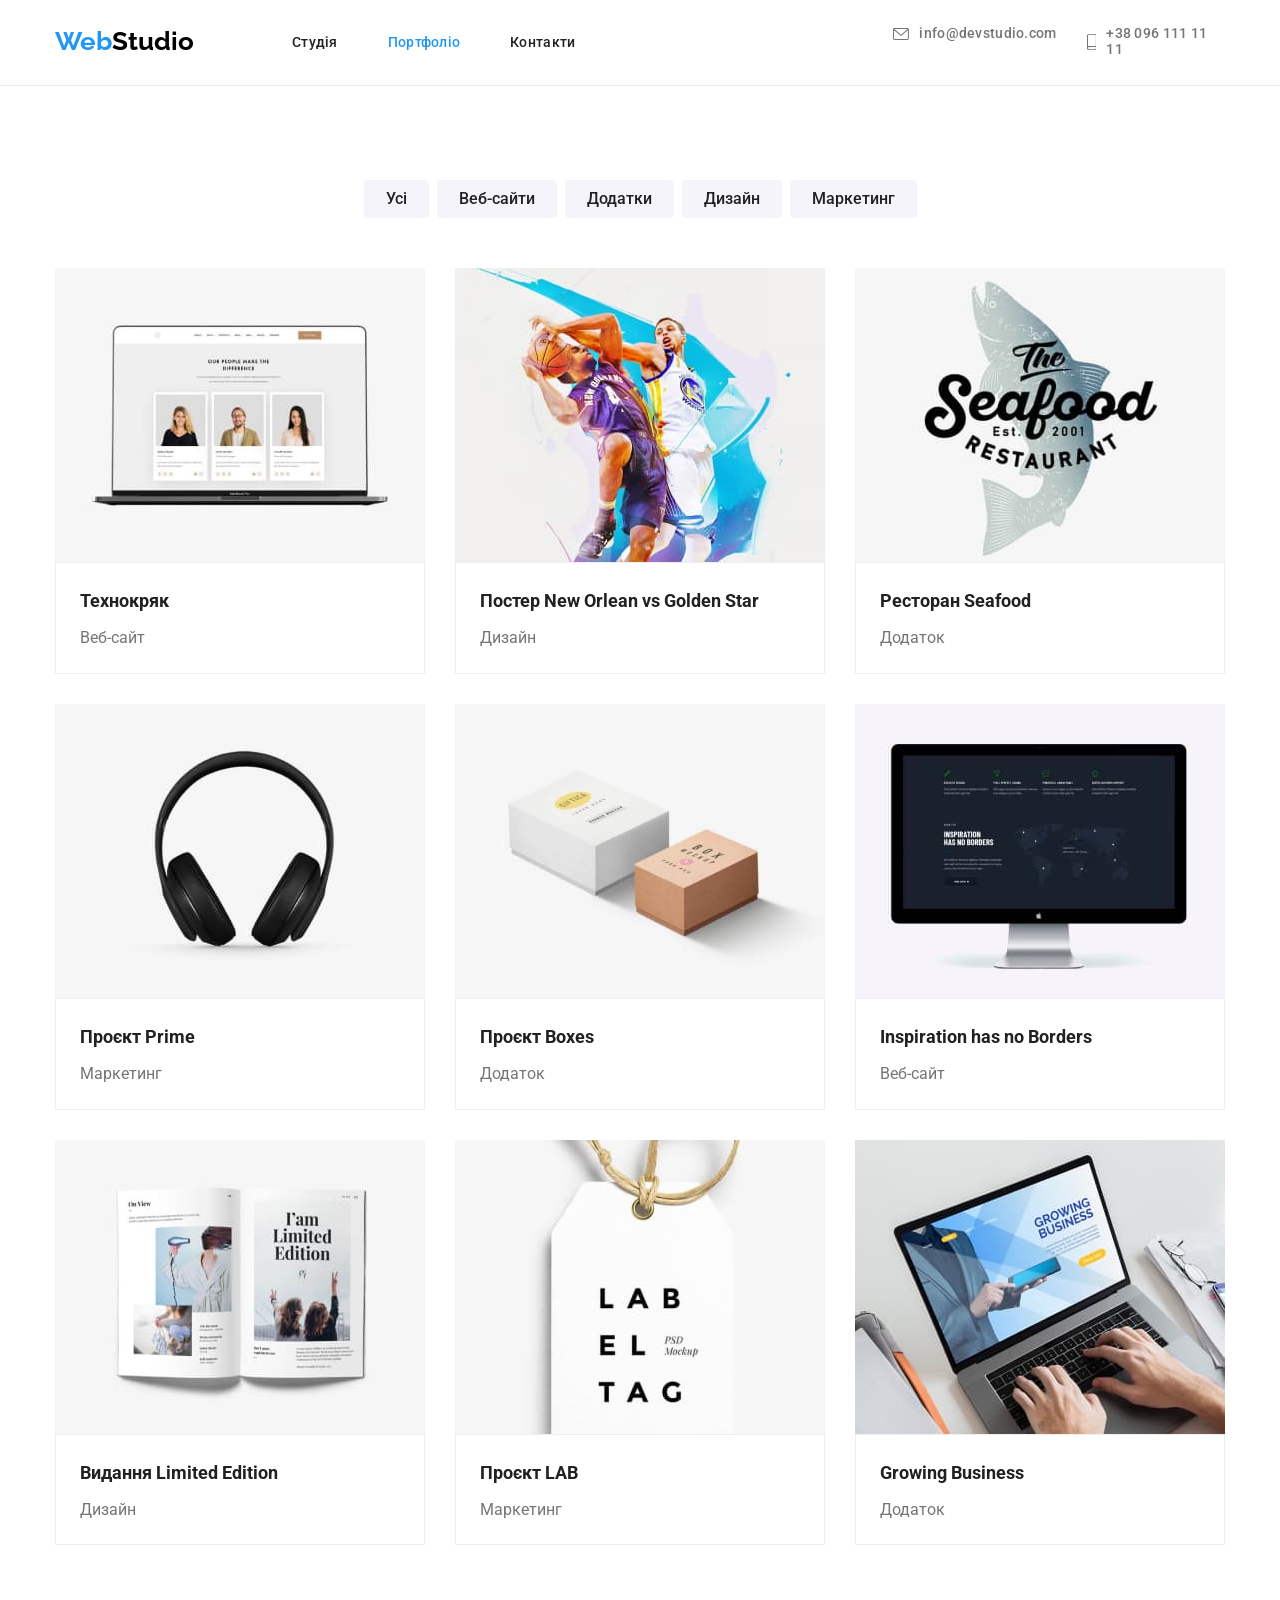
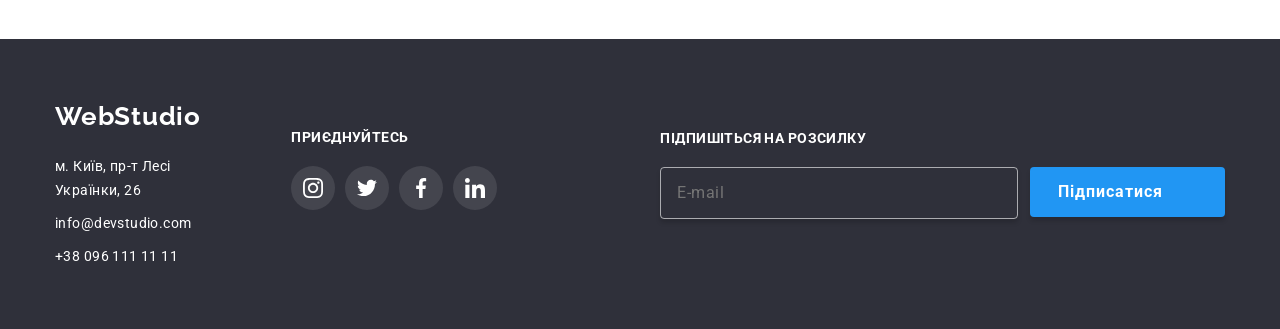
==== commit 4207cc01: "2342" ====
--- a/pages/portfolio.html
+++ b/pages/portfolio.html
@@ -36,7 +36,7 @@
           <li class="header__item">
             <a class="header__link" href="mailto:info@devstudio.com">
               <svg class="header__icon head__svg">
-                <use href="./images/symbol-defs.svg#icon-email"></use>
+                <use href="../images/symbol-defs.svg#icon-message"></use>
               </svg>
               <span class="header__span">info@devstudio.com</span></a
             >
@@ -44,7 +44,7 @@
           <li class="header__item">
             <a class="header__link" href="tel:+380961111111"
               ><svg class="header__icon">
-                <use href="./images/symbol-defs.svg#icon-phone"></use>
+                <use href="../images/symbol-defs.svg#icon-smartphone"></use>
               </svg>
               <span class="header__span"> +38 096 111 11 11</span></a
             >
